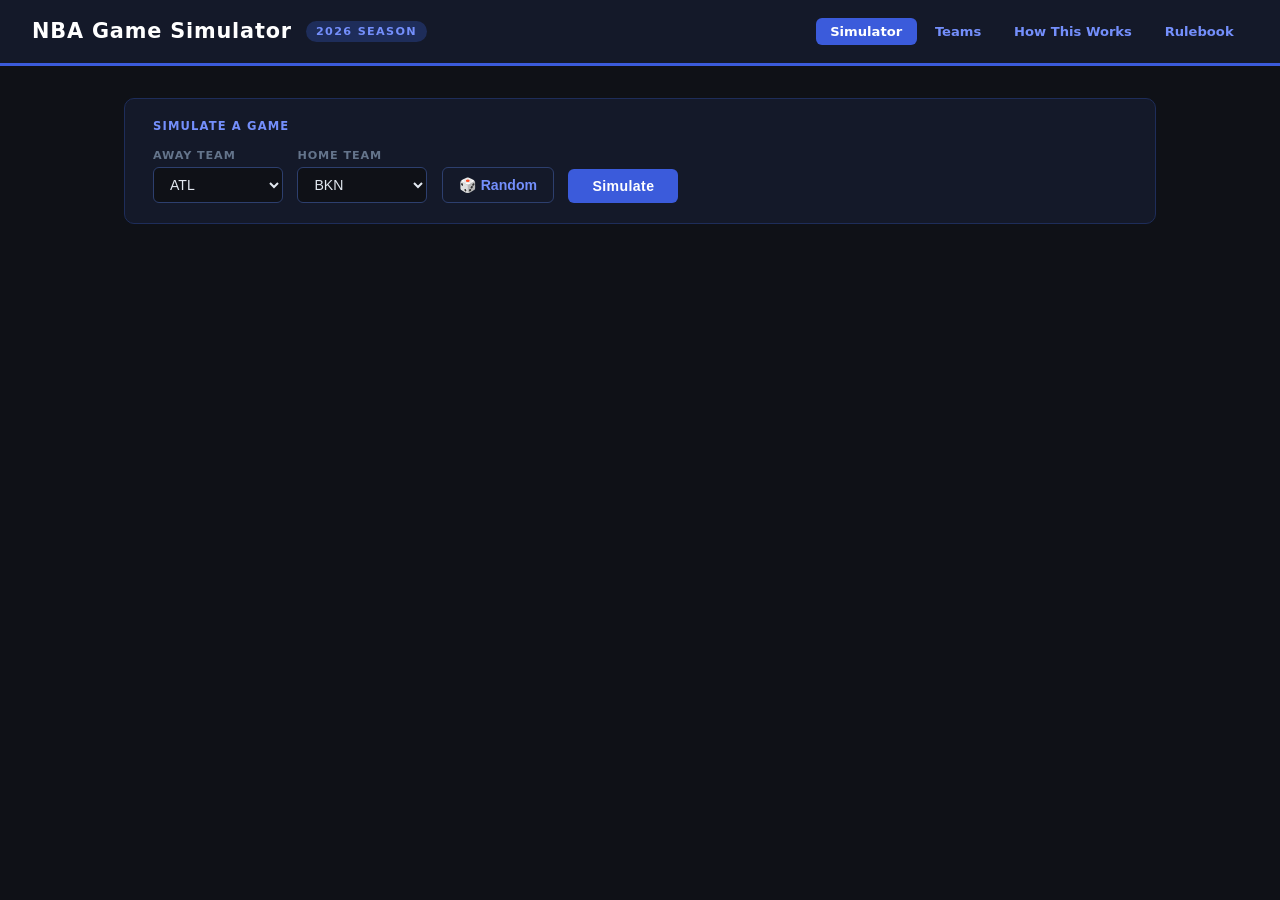
==== index.html @ 31b5f5f0 "Pin history summary position when opening a dropdown Records the summary's viewport offset before co" ====
<!DOCTYPE html>
<html lang="en">
<head>
  <meta charset="UTF-8">
  <meta name="viewport" content="width=device-width, initial-scale=1.0">
  <title>NBA Game Simulator</title>
  <link rel="stylesheet" href="common.css">
  <style>
    .container { max-width: 1080px; margin: 0 auto; padding: 2rem 1.5rem; }

    /* ── Form ─────────────────────────────── */
    .form-card {
      background: #141929; border: 1px solid #1e2d5a;
      border-radius: 10px; padding: 1.25rem 1.75rem; margin-bottom: 2rem;
    }
    .form-card h2 {
      font-size: 0.72rem; font-weight: 700; text-transform: uppercase;
      letter-spacing: 0.1em; color: #748ffc; margin-bottom: 1rem;
    }
    .form-row { display: flex; gap: 0.9rem; align-items: flex-end; flex-wrap: wrap; }
    .form-group { display: flex; flex-direction: column; gap: 0.3rem; }
    .form-group label {
      font-size: 0.7rem; font-weight: 600; text-transform: uppercase;
      letter-spacing: 0.08em; color: #64748b;
    }
    select {
      background: #0f1117; color: #e2e8f0;
      border: 1px solid #2d3f6e; border-radius: 6px;
      padding: 0.5rem 0.75rem; font-size: 0.88rem; min-width: 130px; cursor: pointer;
    }
    select:focus { outline: 2px solid #748ffc; outline-offset: 1px; }
    .btn {
      background: #3b5bdb; color: #fff; border: none; border-radius: 6px;
      padding: 0.55rem 1.5rem; font-size: 0.88rem; font-weight: 700;
      cursor: pointer; transition: background 0.15s; letter-spacing: 0.03em;
    }
    .btn:hover  { background: #4c6ef5; }
    .btn:active { background: #2f4ac0; }
    .btn:disabled { background: #2d3a5c; cursor: default; }
    .btn-secondary {
      background: none; color: #748ffc; border: 1px solid #2d3f6e; border-radius: 6px;
      padding: 0.55rem 1rem; font-size: 0.88rem; font-weight: 600;
      cursor: pointer; transition: background 0.15s, color 0.15s;
    }
    .btn-secondary:hover { background: #1e2d5a; color: #c5d0fc; }

    .error {
      color: #fca5a5; background: #2d1616; border: 1px solid #7f1d1d;
      border-radius: 6px; padding: 0.75rem 1rem; margin-top: 0.75rem; font-size: 0.88rem;
    }

    /* ── Scoreboard ───────────────────────── */
    .scoreboard {
      background: #141929; border: 1px solid #1e2d5a; border-radius: 10px;
      padding: 2rem 1.5rem 1.5rem; margin-bottom: 1.5rem; text-align: center;
    }
    .score-teams {
      display: flex; justify-content: center; align-items: center;
      gap: 2.5rem; margin-bottom: 0.5rem;
    }
    .score-team { display: flex; flex-direction: column; align-items: center; gap: 0.2rem; }
    .score-logo { width: 72px; height: 72px; object-fit: contain; margin-bottom: 0.25rem; }
    .team-abbr { font-size: 1.35rem; font-weight: 800; letter-spacing: 0.12em; color: #c5d0fc; }
    .team-score { font-size: 4.5rem; font-weight: 900; line-height: 1.05; color: #fff; }
    .team-score.winner { color: #69db7c; }
    .score-sep { font-size: 2.5rem; color: #2d3a5c; padding-top: 1rem; }
    .final-label {
      font-size: 0.7rem; font-weight: 700; text-transform: uppercase;
      letter-spacing: 0.12em; color: #64748b; margin-bottom: 1.5rem;
    }

    /* ── Linescore ────────────────────────── */
    .linescore-wrap { overflow-x: auto; }
    .linescore { width: 100%; border-collapse: collapse; font-size: 0.85rem; }
    .linescore th, .linescore td { padding: 0.45rem 0.8rem; text-align: center; border: 1px solid #1e2d5a; }
    .linescore th { background: #0f1117; color: #748ffc; font-size: 0.7rem; font-weight: 700; text-transform: uppercase; letter-spacing: 0.07em; }
    .linescore td:first-child { text-align: left; font-weight: 700; color: #fff; }
    .linescore .total { font-weight: 800; font-size: 1rem; color: #fff; }

    /* ── Section headings ─────────────────── */
    section { margin-bottom: 2.25rem; }
    section > h2 {
      font-size: 0.72rem; font-weight: 700; text-transform: uppercase;
      letter-spacing: 0.1em; color: #748ffc;
      margin-bottom: 0.75rem; padding-bottom: 0.4rem; border-bottom: 1px solid #1e2d5a;
    }

    /* ── Play-by-play ─────────────────────── */
    .pbp-list { display: flex; flex-direction: column; gap: 0.4rem; }
    details {
      background: #141929; border: 1px solid #1e2d5a;
      border-radius: 8px; overflow: hidden;
    }
    details[open] { border-color: #3b5bdb; }
    summary {
      padding: 0.7rem 1rem; cursor: pointer; font-weight: 700;
      font-size: 0.88rem; color: #c5d0fc; user-select: none;
      list-style: none; display: flex; justify-content: space-between; align-items: center;
    }
    summary::-webkit-details-marker { display: none; }
    summary::after { content: '▸'; color: #748ffc; font-size: 0.75rem; }
    details[open] summary::after { content: '▾'; }
    .play-count { color: #475569; font-size: 0.72rem; font-weight: 400; }
    .pbp-log {
      padding: 0.6rem 1rem 0.8rem; border-top: 1px solid #1e2d5a;
      font-family: 'Cascadia Code', 'Fira Code', 'Consolas', monospace;
      font-size: 0.76rem; line-height: 1.85; max-height: 400px; overflow-y: auto;
    }
    .pbp-log span { display: block; }
    .ev-make    { color: #69db7c; }
    .ev-miss    { color: #4b5e7a; }
    .ev-foul    { color: #ffa94d; }
    .ev-steal   { color: #4dabf7; }
    .ev-block   { color: #da77f2; }
    .ev-reb     { color: #38d9a9; }
    .ev-misc    { color: #748ffc; font-style: italic; }
    .ev-neutral { color: #94a3b8; }

    /* ── Box score ────────────────────────── */
    .box-team { margin-bottom: 1.75rem; }
    .box-team h3 {
      font-size: 0.8rem; font-weight: 800; text-transform: uppercase;
      letter-spacing: 0.1em; color: #c5d0fc; margin-bottom: 0.5rem;
    }
    .box-wrap { overflow-x: auto; border: 1px solid #1e2d5a; border-radius: 8px; }
    .box-table { width: 100%; border-collapse: collapse; font-size: 0.8rem; min-width: 680px; table-layout: fixed; }
    .box-table th:first-child, .box-table td:first-child { width: 26%; }
    .box-table th, .box-table td {
      padding: 0.45rem 0.7rem; text-align: center;
      border-bottom: 1px solid #1a2235; white-space: nowrap;
    }
    .box-table th {
      background: #0f1117; color: #748ffc; font-size: 0.68rem;
      font-weight: 700; text-transform: uppercase; letter-spacing: 0.06em;
    }
    .box-table td:first-child { text-align: left; color: #e2e8f0; padding-left: 1rem; }
    .box-table tbody tr:hover td { background: #172035; }
    .box-table .totals-row td {
      background: #111827; border-top: 2px solid #3b5bdb;
      border-bottom: none; font-weight: 700; color: #fff;
    }
    .box-table .totals-row td:first-child { color: #748ffc; }
    .pos-tag { color: #475569; font-size: 0.68rem; margin-left: 0.3rem; }
    .pm-pos { color: #69db7c; font-weight: 700; }
    .pm-neg { color: #f87171; font-weight: 700; }

    /* ── Game history ────────────────────────────── */
    .history-section { margin-bottom: 1.5rem; }
    .history-header {
      display: flex; align-items: center; justify-content: space-between;
      margin-bottom: 0.5rem;
    }
    .history-label {
      font-size: 0.68rem; font-weight: 700; text-transform: uppercase;
      letter-spacing: 0.1em; color: #64748b;
    }
    .history-clear {
      background: none; border: none; color: #475569; font-size: 0.7rem;
      cursor: pointer; padding: 0; transition: color 0.15s;
    }
    .history-clear:hover { color: #94a3b8; }
    .history-list { display: flex; flex-direction: column; gap: 0.35rem; }
    .history-item {
      background: #141929; border: 1px solid #1e2d5a; border-radius: 6px; overflow: hidden;
    }
    .history-item[open] { border-color: #3b5bdb; }
    .history-item > summary {
      list-style: none; display: flex; align-items: center; gap: 0.6rem;
      padding: 0.45rem 0.85rem; font-size: 0.82rem; cursor: pointer; user-select: none;
    }
    .history-item > summary::-webkit-details-marker { display: none; }
    .history-item > summary::after { content: '▸'; color: #748ffc; font-size: 0.7rem; flex-shrink: 0; }
    .history-item[open] > summary::after { content: '▾'; }
    .history-team { display: flex; align-items: center; gap: 0.4rem; }
    .history-abbr { font-weight: 800; color: #64748b; letter-spacing: 0.05em; font-size: 0.78rem; }
    .history-score { font-weight: 900; color: #e2e8f0; font-size: 0.95rem; }
    .history-score.win { color: #69db7c; }
    .history-vs { color: #2d3a5c; font-weight: 700; font-size: 0.8rem; }
    .history-spacer { flex: 1; }
    .history-ot {
      font-size: 0.62rem; font-weight: 700; color: #748ffc;
      background: #1e2d5a; padding: 0.1rem 0.35rem; border-radius: 999px;
    }
    .history-time { color: #475569; font-size: 0.7rem; white-space: nowrap; }
    .history-detail { padding: 1rem 1.25rem 1.25rem; border-top: 1px solid #1e2d5a; }

    /* ── Game leaders ─────────────────────────────── */
    .leaders-table {
      width: 100%; border-collapse: collapse; font-size: 0.85rem;
      background: #141929; border: 1px solid #1e2d5a; border-radius: 8px;
      overflow: hidden;
    }
    .leaders-table th {
      background: #1e2d5a; color: #748ffc; font-size: 0.7rem; font-weight: 700;
      text-transform: uppercase; letter-spacing: 0.08em;
      padding: 0.55rem 1rem; text-align: left;
    }
    .leaders-table th:not(:first-child) { text-align: center; }
    .leaders-table td { padding: 0.6rem 1rem; color: #cbd5e1; border-top: 1px solid #1e2d5a; }
    .leaders-table td:not(:first-child) { text-align: center; font-weight: 700; color: #e2e8f0; }
    .leaders-table .team-row td:first-child { color: #748ffc; font-weight: 700; font-size: 0.75rem; text-transform: uppercase; letter-spacing: 0.06em; }
    .leaders-table .stat-leader { color: #c5d0fc; }
  </style>
</head>
<body>

<header>
  <div class="header-brand">
    <h1>NBA Game Simulator</h1>
    <span class="badge">2026 Season</span>
  </div>
  <nav class="header-nav">
    <a href="index.html" class="nav-link active">Simulator</a>
    <a href="teams.html" class="nav-link">Teams</a>
    <a href="how-it-works.html" class="nav-link">How This Works</a>
    <a href="rulebook.html" class="nav-link">Rulebook</a>
  </nav>
</header>

<div class="container">
  <div class="form-card">
    <h2>Simulate a Game</h2>
    <div class="form-row">
      <div class="form-group">
        <label for="t1">Away Team</label>
        <select id="t1"></select>
      </div>
      <div class="form-group">
        <label for="t2">Home Team</label>
        <select id="t2"></select>
      </div>
      <button class="btn-secondary" onclick="randomize()">🎲 Random</button>
      <button class="btn" id="simBtn" onclick="runSim()">Simulate</button>
    </div>
    <div id="errorMsg" class="error" style="display:none"></div>
  </div>
  <div id="historySection" class="history-section" style="display:none">
    <div class="history-header">
      <span class="history-label">Recent Games</span>
      <button class="history-clear" onclick="clearHistory()">Clear</button>
    </div>
    <div id="historyList" class="history-list"></div>
  </div>
</div>

<script>
'use strict';

// ── Globals ─────────────────────────────────────────────────────────
let teamsData = {};

// ── Utilities ────────────────────────────────────────────────────────
function rollD(sides, num = 1) {
  let t = 0;
  for (let i = 0; i < num; i++) t += Math.floor(Math.random() * sides) + 1;
  return t;
}

function esc(str) {
  return String(str)
    .replace(/&/g, '&amp;').replace(/</g, '&lt;')
    .replace(/>/g, '&gt;').replace(/"/g, '&quot;');
}

function periodLabel(q) { return q <= 4 ? `Q${q}` : `OT${q - 4}`; }

function espnLogo(abbr) {
  const map = { GSW:'gs', NOP:'no', NYK:'ny', SAS:'sa', UTA:'utah', WAS:'wsh' };
  return `https://a.espncdn.com/i/teamlogos/nba/500/${map[abbr] || abbr.toLowerCase()}.png`;
}

function logCss(line) {
  const lo = line.toLowerCase();
  if (lo.includes('makes') || lo.includes('and-1')) return 'ev-make';
  if (lo.includes('misses'))                         return 'ev-miss';
  if (lo.includes('steal'))                          return 'ev-steal';
  if (lo.includes('block'))                          return 'ev-block';
  if (lo.includes('foul') || lo.includes('free throw')) return 'ev-foul';
  if (lo.includes('rebound'))                        return 'ev-reb';
  if (lo.includes('sub:') || lo.includes('wins the')) return 'ev-misc';
  return 'ev-neutral';
}

// ── Player ───────────────────────────────────────────────────────────
class Player {
  constructor(name, t_2pt, t_3pt, t_def, t_reb) {
    this.name  = name;
    this.t_2pt = t_2pt; this.t_3pt = t_3pt;
    this.t_def = t_def; this.t_reb = t_reb;

    this.ovr = t_2pt + t_3pt + t_def + t_reb;
    this.pv  = t_reb - t_3pt + 0.01 * t_2pt + 0.0001 * t_def;
    this.off = t_2pt + t_3pt + 0.01 * this.ovr;
    this.ft_chance = Math.max(1, Math.min(90, Math.round(50 + t_2pt * 0.4 + t_3pt * 1.0)));

    // Per-game stats
    this.seconds_played = 0; this.points      = 0;
    this.fg_made        = 0; this.fg_attempted = 0;
    this.tpt_made       = 0; this.tpt_attempted = 0;
    this.ft_made        = 0; this.ft_attempted  = 0;
    this.rebounds = 0; this.assists = 0;
    this.steals   = 0; this.blocks  = 0;
    this.fouls    = 0; this.plus_minus = 0;

    // State
    this.on_court       = false;
    this.fouled_out     = false;
    this.positions_played = {1:0, 2:0, 3:0, 4:0, 5:0};
    this.current_position = null;
    this.team_ref         = null;
  }

  primaryPos() {
    const total = Object.values(this.positions_played).reduce((a, b) => a + b, 0);
    if (!total) return 'BN';
    let best = 1;
    for (let i = 2; i <= 5; i++)
      if (this.positions_played[i] > this.positions_played[best]) best = i;
    return ['PG','SG','SF','PF','C'][best - 1];
  }
}

// ── Team ─────────────────────────────────────────────────────────────
class Team {
  constructor(abbr, playerData) {
    this.abbr    = abbr;
    this.players = playerData.map(p => new Player(p.name, p.t_2pt, p.t_3pt, p.t_def, p.t_reb));
    this.score   = 0;
    this.court   = [];
    this.defensive_fouls_qtr  = 0;
    this.foul_in_last_2_mins  = false;
  }

  byPv() {
    const s = [...this.court].sort((a, b) => a.pv - b.pv);
    s.forEach((p, i) => p.current_position = i + 1);
    return s;
  }

  byOff() { return [...this.court].sort((a, b) => b.off - a.off); }
}

// ── Game ─────────────────────────────────────────────────────────────
class Game {
  constructor(t1, t2) {
    this.t1 = t1; this.t2 = t2;
    this.quarter = 0; this.clock = 0;
    this.possession = null; this.jumpball_winner = null;
    this.subs_waiting = false;
    this.t1_q_scores = []; this.t2_q_scores = [];
    this.t1_last = 0; this.t2_last = 0;
    this.logs = {};
  }

  fmt() {
    const m = Math.floor(this.clock / 60), s = this.clock % 60;
    return `${String(m).padStart(2,'0')}:${String(s).padStart(2,'0')}`;
  }

  log(msg) {
    const scored = msg.includes('makes') || msg.includes('scores');
    const tag = scored ? ` [${this.t1.abbr} ${this.t1.score} – ${this.t2.abbr} ${this.t2.score}]` : '';
    if (!this.logs[this.quarter]) this.logs[this.quarter] = [];
    this.logs[this.quarter].push(`${this.fmt()} ${msg}${tag}`.trim());
  }

  pm(scoringTeam, pts) {
    const other = scoringTeam === this.t1 ? this.t2 : this.t1;
    scoringTeam.court.forEach(p => p.plus_minus += pts);
    other.court.forEach(p => p.plus_minus -= pts);
  }

  // ── Lineup selection ─────────────────────────────────────────────
  startLineups() {
    for (const team of [this.t1, this.t2]) {
      team.court = [];
      team.players.forEach(p => p.on_court = false);

      for (let s = 0; s < 5; s++) {
        const bench = [...team.players]
          .filter(p => !p.on_court && !p.fouled_out)
          .sort((a, b) => b.ovr - a.ovr);
        if (!bench.length) break;

        const r = rollD(20);
        const idx = r <= 6  ? 0
          : r <= 11 ? Math.min(1, bench.length - 1)
          : r <= 15 ? Math.min(2, bench.length - 1)
          : r <= 18 ? Math.min(3, bench.length - 1)
          :           Math.min(4, bench.length - 1);

        bench[idx].on_court = true;
        team.court.push(bench[idx]);
      }
    }
  }

  // ── D20 threshold table ──────────────────────────────────────────
  thresh(roll, sz) {
    const t = sz >= 5 ? [6,11,15,18,20]
      : sz === 4 ? [8,14,18,20]
      : sz === 3 ? [9,16,20]
      : sz === 2 ? [13,20] : [20];
    for (let i = 0; i < t.length; i++) if (roll <= t[i]) return i;
    return t.length - 1;
  }

  // ── Substitutions ────────────────────────────────────────────────
  subs(ftShooter = null, forced = []) {
    for (const team of [this.t1, this.t2]) {
      const forcedTeam = forced.filter(p => team.players.includes(p) && p.on_court);
      if (!this.subs_waiting && !forcedTeam.length) continue;

      let n = (forcedTeam.length && !this.subs_waiting)
        ? 1
        : Math.min(5, this.thresh(rollD(20), 5) + 1);
      n = Math.max(n, forcedTeam.length);

      const courtPool  = [...team.court].sort((a, b) => a.ovr - b.ovr);
      const initBench  = team.players.filter(p => !p.on_court && !p.fouled_out);
      const maxSubs    = Math.min(n, courtPool.length, initBench.length);

      const outList = [], inList = [];

      for (let i = 0; i < maxSubs; i++) {
        let outP;
        if (i < forcedTeam.length) {
          outP = forcedTeam[i];
        } else {
          const validOut = courtPool.filter(p => !outList.includes(p) && p !== ftShooter);
          if (!validOut.length) break;
          outP = validOut[this.thresh(rollD(20), validOut.length)];
        }

        const validIn = [...team.players]
          .filter(p => !p.on_court && !p.fouled_out && !inList.includes(p))
          .sort((a, b) => b.ovr - a.ovr).slice(0, 5);
        if (!validIn.length) break;

        let idxIn = this.thresh(rollD(20), 5);
        idxIn = Math.min(idxIn, validIn.length - 1);

        outList.push(outP);
        inList.push(validIn[idxIn]);
      }

      for (let i = 0; i < outList.length; i++) {
        const op = outList[i], ip = inList[i];
        op.on_court = false;
        team.court = team.court.filter(p => p !== op);
        ip.on_court = true;
        team.court.push(ip);
        this.log(`SUB: ${ip.name} in for ${op.name}`);
      }
    }

    this.subs_waiting = false;
    this.t1.byPv();
    this.t2.byPv();
  }

  // ── Clock ────────────────────────────────────────────────────────
  tick(dice) {
    const t = rollD(6, dice);
    this.clock = Math.max(0, this.clock - t);
    for (const team of [this.t1, this.t2])
      for (const p of team.court) {
        p.seconds_played += t;
        if (p.current_position) p.positions_played[p.current_position] += t;
      }
    return this.clock > 0;
  }

  // ── Bonus check ──────────────────────────────────────────────────
  bonus(defTeam) {
    return defTeam.defensive_fouls_qtr >= 4
      || (this.clock <= 120 && defTeam.foul_in_last_2_mins);
  }

  // ── Foul recording ───────────────────────────────────────────────
  foulOn(player) {
    player.fouls++;
    const f = [];
    if (player.fouls >= 6) {
      player.fouled_out = true; f.push(player);
      this.log(`${player.name} fouled out!`);
    } else if (player.fouls >= this.quarter + 2) {
      f.push(player);
      this.log(`${player.name} is in foul trouble (${player.fouls} fouls) and must sub out.`);
    }
    return f;
  }

  // ── Free throws ──────────────────────────────────────────────────
  fts(shooter, n) {
    if (!n) return true;
    let madeLast = false;
    for (let i = 0; i < n; i++) {
      shooter.ft_attempted++;
      if (rollD(100) <= shooter.ft_chance) {
        shooter.points++; shooter.ft_made++;
        shooter.team_ref.score++;
        this.pm(shooter.team_ref, 1);
        this.log(`${shooter.name} makes free throw ${i+1}/${n}`);
        madeLast = (i === n - 1);
      } else {
        this.log(`${shooter.name} misses free throw ${i+1}/${n}`);
        if (i === n - 1) madeLast = false;
      }
    }
    return madeLast;
  }

  // ── Assist resolution ────────────────────────────────────────────
  assist(offPv, shooter) {
    const r = rollD(100);
    let idx = -1;
    if (r <= 24) idx = 0; else if (r <= 42) idx = 1;
    else if (r <= 54) idx = 2; else if (r <= 60) idx = 3;
    if (idx >= 0) {
      const mates = offPv.filter(p => p !== shooter);
      if (idx < mates.length) { mates[idx].assists++; return mates[idx]; }
    }
    return null;
  }

  // ── Rebound cycle ────────────────────────────────────────────────
  rebCycle(offTeam, defTeam, skipped) {
    const offPv = offTeam.byPv();
    const defPv = defTeam.byPv();
    let cycle = 1;

    while (this.clock > 0) {
      const order = [...defPv].reverse().concat([...offPv].reverse());
      let grabbed = false;

      for (const p of order) {
        if (cycle === 1 && p === skipped) continue;
        const rating = Math.max(1, p.t_reb) + (cycle === 1 && defPv.includes(p) ? 3 : 0);
        if (rollD(100) <= rating) {
          p.rebounds++;
          this.log(`${p.name} Rebound`);
          if (defPv.includes(p)) {
            this.possession = defTeam;
          } else {
            this.possession = offTeam;
            this.poss(2);
          }
          grabbed = true; break;
        }
      }

      if (grabbed) break;
      this.clock--; cycle++;
    }
  }

  // ── Possession ───────────────────────────────────────────────────
  poss(dice = 4) {
    if (this.clock <= 0) return;
    if (!this.tick(dice)) return;

    const off = this.possession;
    const def = off === this.t1 ? this.t2 : this.t1;
    off.court.forEach(p => p.team_ref = off);
    def.court.forEach(p => p.team_ref = def);

    let ev = rollD(6);
    const offPv = off.byPv();
    const defPv = def.byPv();

    // ── 1: Steal ──────────────────────────────────────────────────
    if (ev === 1) {
      let stolen = false;
      for (const d of defPv) {
        if (rollD(100) <= Math.max(1, d.t_def)) {
          d.steals++; this.log(`${d.name} Steal`);
          this.possession = def; stolen = true; break;
        }
      }
      if (stolen) return;
      ev = Math.floor(Math.random() * 4) + 3; // re-roll as 3-6
    }

    // ── 2: Foul ───────────────────────────────────────────────────
    if (ev === 2) {
      const foulType = rollD(10);
      const foulPos  = Math.floor((rollD(10) - 1) / 2);

      if (foulType === 1) {
        // Offensive foul
        const fouler = offPv[foulPos];
        const forced = this.foulOn(fouler);
        this.log(`${fouler.name} offensive foul`);
        if (this.bonus(off)) {
          const shooter = def.court[Math.floor(Math.random() * def.court.length)];
          this.subs(shooter, forced);
          if (!this.fts(shooter, 2)) this.rebCycle(def, off, shooter);
          else this.possession = off;
        } else {
          this.subs(null, forced);
          this.possession = def;
        }

      } else {
        // Defensive foul
        const fouler = defPv[foulPos];
        const forced = this.foulOn(fouler);
        def.defensive_fouls_qtr++;
        if (this.clock <= 120) def.foul_in_last_2_mins = true;

        if (foulType <= 6) {
          // Non-shooting defensive foul
          this.log(`${fouler.name} defensive foul`);
          if (this.bonus(def)) {
            const shooter = off.court[Math.floor(Math.random() * off.court.length)];
            this.subs(shooter, forced);
            if (!this.fts(shooter, 2)) this.rebCycle(off, def, shooter);
            else this.possession = def;
          } else {
            this.subs(null, forced);
            this.poss(2);
          }

        } else {
          // Shooting foul
          this.log(`${fouler.name} shooting foul`);
          const offOff   = off.byOff();
          const shooter  = offOff[this.thresh(rollD(20), 5)];
          const s2 = Math.max(1, shooter.t_2pt), s3 = Math.max(1, shooter.t_3pt);
          const ratio = Math.round((s2 * 3) / ((s2 * 3) + (s3 * 2)) * 100);
          let is2 = rollD(100) <= ratio;
          if (!is2 && rollD(6) <= 4) is2 = true;
          const pts = is2 ? 2 : 3;
          const defender = defPv[shooter.current_position - 1];
          const diff = (is2 ? shooter.t_2pt : shooter.t_3pt) - defender.t_def;
          const target = Math.round(diff * (is2 ? 2/3 : 0.5)) + (is2 ? 54 : 36);

          // Two rolls: both must pass for the basket to count (And-1)
          const m1 = rollD(100) <= target, m2 = rollD(100) <= target;
          if (m1 && m2) {
            shooter.fg_attempted++; shooter.fg_made++;
            if (!is2) { shooter.tpt_attempted++; shooter.tpt_made++; }
            shooter.points += pts; off.score += pts; this.pm(off, pts);
            const ast = this.assist(offPv, shooter);
            this.log(`${shooter.name} makes ${pts} (And-1!)${ast ? ` (${ast.name} Assist)` : ''}`);
            if (rollD(10) <= pts) this.subs_waiting = true;
            this.subs(shooter, forced);
            if (!this.fts(shooter, 1)) this.rebCycle(off, def, shooter);
            else this.possession = def;
          } else {
            this.log(`${shooter.name} misses ${pts} on foul`);
            this.subs(shooter, forced);
            if (!this.fts(shooter, pts)) this.rebCycle(off, def, shooter);
            else this.possession = def;
          }
        }
      }
      return;
    }

    // ── 3-6: Shot ─────────────────────────────────────────────────
    const offOff  = off.byOff();
    const shooter = offOff[this.thresh(rollD(20), 5)];
    const s2 = Math.max(1, shooter.t_2pt), s3 = Math.max(1, shooter.t_3pt);
    const ratio = Math.round((s2 * 3) / ((s2 * 3) + (s3 * 2)) * 100);
    const is2 = rollD(100) <= ratio;
    const pts = is2 ? 2 : 3;
    const defender = defPv[shooter.current_position - 1];
    const diff = (is2 ? shooter.t_2pt : shooter.t_3pt) - defender.t_def;
    const target = Math.round(diff * (is2 ? 2/3 : 0.5)) + (is2 ? 54 : 36);

    shooter.fg_attempted++;
    if (!is2) shooter.tpt_attempted++;

    if (rollD(100) <= target) {
      shooter.fg_made++;
      if (!is2) shooter.tpt_made++;
      shooter.points += pts; off.score += pts; this.pm(off, pts);
      const ast = this.assist(offPv, shooter);
      this.log(`${shooter.name} makes ${pts}${ast ? ` (${ast.name} Assist)` : ''}`);
      if (rollD(10) <= pts) this.subs_waiting = true;
      this.possession = def;
    } else {
      let blocked = false;
      if (rollD(100) <= Math.max(1, defender.t_def)) {
        if (rollD(6) <= defender.current_position + 1) {
          blocked = true; defender.blocks++;
          this.log(`${shooter.name} misses ${pts} (Blocked by ${defender.name}!)`);
        }
      }
      if (!blocked) this.log(`${shooter.name} misses ${pts}`);
      this.rebCycle(off, def, shooter);
    }
  }

  // ── Quarter ───────────────────────────────────────────────────────
  playQuarter(mins) {
    this.subs_waiting = false;
    this.clock = mins * 60;
    this.t1.defensive_fouls_qtr = 0; this.t2.defensive_fouls_qtr = 0;
    this.t1.foul_in_last_2_mins = false; this.t2.foul_in_last_2_mins = false;

    this.startLineups();
    this.t1.byPv(); this.t2.byPv(); // initialise current_position

    if (this.quarter === 1 || mins === 5) {
      const c1 = this.t1.byPv()[4], c2 = this.t2.byPv()[4];
      const r1 = Math.max(1, c1.t_reb), r2 = Math.max(1, c2.t_reb);
      if (rollD(r1 + r2) <= r1) {
        this.possession = this.t1;
        if (this.quarter === 1) this.jumpball_winner = this.t1;
        this.log(`${c1.name} wins the jumpball for ${this.t1.abbr}`);
      } else {
        this.possession = this.t2;
        if (this.quarter === 1) this.jumpball_winner = this.t2;
        this.log(`${c2.name} wins the jumpball for ${this.t2.abbr}`);
      }
    } else if (this.quarter === 2 || this.quarter === 3) {
      this.possession = this.jumpball_winner === this.t1 ? this.t2 : this.t1;
    } else {
      this.possession = this.jumpball_winner;
    }

    while (this.clock > 0) this.poss();

    this.t1_q_scores.push(this.t1.score - this.t1_last);
    this.t2_q_scores.push(this.t2.score - this.t2_last);
    this.t1_last = this.t1.score;
    this.t2_last = this.t2.score;
  }

  // ── Full game ─────────────────────────────────────────────────────
  run() {
    for (let q = 1; q <= 4; q++) { this.quarter = q; this.playQuarter(12); }
    let ot = 1;
    while (this.t1.score === this.t2.score) {
      this.quarter = 4 + ot; this.playQuarter(5); ot++;
    }
  }
}

// ── Rendering ────────────────────────────────────────────────────────
function boxTable(team) {
  const rows = [...team.players]
    .filter(p => p.seconds_played > 0)
    .sort((a, b) => b.seconds_played - a.seconds_played);

  let tMin=0,tPts=0,tFgm=0,tFga=0,t3m=0,t3a=0,tFtm=0,tFta=0,
      tReb=0,tAst=0,tStl=0,tBlk=0,tPf=0,tPm=0;

  const playerRows = rows.map(p => {
    const mp = Math.round(p.seconds_played / 60);
    const pm = p.plus_minus > 0 ? `+${p.plus_minus}` : `${p.plus_minus}`;
    const pmCls = p.plus_minus > 0 ? 'pm-pos' : (p.plus_minus < 0 ? 'pm-neg' : '');
    tMin+=mp; tPts+=p.points; tFgm+=p.fg_made; tFga+=p.fg_attempted;
    t3m+=p.tpt_made; t3a+=p.tpt_attempted; tFtm+=p.ft_made; tFta+=p.ft_attempted;
    tReb+=p.rebounds; tAst+=p.assists; tStl+=p.steals;
    tBlk+=p.blocks; tPf+=p.fouls; tPm+=p.plus_minus;
    return `<tr>
      <td>${esc(p.name)}<span class="pos-tag">(${typeof p.primaryPos === 'function' ? p.primaryPos() : p.pos})</span></td>
      <td>${mp}</td><td>${p.points}</td>
      <td>${p.fg_made}-${p.fg_attempted}</td>
      <td>${p.tpt_made}-${p.tpt_attempted}</td>
      <td>${p.ft_made}-${p.ft_attempted}</td>
      <td>${p.rebounds}</td><td>${p.assists}</td>
      <td>${p.steals}</td><td>${p.blocks}</td>
      <td>${p.fouls}</td>
      <td class="${pmCls}">${pm}</td>
    </tr>`;
  }).join('');

  const tPmStr = tPm > 0 ? `+${tPm}` : `${tPm}`;
  return `
  <div class="box-team">
    <h3>${esc(team.abbr)}</h3>
    <div class="box-wrap">
      <table class="box-table">
        <thead><tr>
          <th>Player</th><th>MIN</th><th>PTS</th><th>FG</th><th>3PT</th><th>FT</th>
          <th>REB</th><th>AST</th><th>STL</th><th>BLK</th><th>PF</th><th>+/-</th>
        </tr></thead>
        <tbody>
          ${playerRows}
          <tr class="totals-row">
            <td>TOTALS</td>
            <td>${tMin}</td><td>${tPts}</td>
            <td>${tFgm}-${tFga}</td><td>${t3m}-${t3a}</td><td>${tFtm}-${tFta}</td>
            <td>${tReb}</td><td>${tAst}</td><td>${tStl}</td><td>${tBlk}</td>
            <td>${tPf}</td><td>${tPmStr}</td>
          </tr>
        </tbody>
      </table>
    </div>
  </div>`;
}


// ── Game Leaders ──────────────────────────────────────────────────────

function gameLeaders(game) {
  function leaders(team) {
    const played = team.players.filter(p => p.seconds_played > 0);
    return {
      scorer:    [...played].sort((a, b) => b.points   - a.points)[0],
      rebounder: [...played].sort((a, b) => b.rebounds - a.rebounds)[0],
      playmaker: [...played].sort((a, b) => b.assists  - a.assists)[0],
    };
  }

  const l1 = leaders(game.t1), l2 = leaders(game.t2);

  const row = (label, p1, p2, stat) => `
    <tr>
      <td>${esc(label)}</td>
      <td class="stat-leader">${esc(p1.name)}</td>
      <td>${p1[stat]}</td>
      <td class="stat-leader">${esc(p2.name)}</td>
      <td>${p2[stat]}</td>
    </tr>`;

  return `
    <table class="leaders-table">
      <thead><tr>
        <th></th>
        <th colspan="2">${esc(game.t1.abbr)}</th>
        <th colspan="2">${esc(game.t2.abbr)}</th>
      </tr>
      <tr>
        <th>Category</th>
        <th>Player</th><th>Total</th>
        <th>Player</th><th>Total</th>
      </tr></thead>
      <tbody>
        ${row('Points',   l1.scorer,    l2.scorer,    'points')}
        ${row('Rebounds', l1.rebounder, l2.rebounder, 'rebounds')}
        ${row('Assists',  l1.playmaker, l2.playmaker, 'assists')}
      </tbody>
    </table>`;
}

// ── Game History ─────────────────────────────────────────────────────
const HISTORY_KEY = 'nba_sim_history';
const HISTORY_MAX = 10;

function timeAgo(ts) {
  const diff = Date.now() - ts;
  const mins = Math.floor(diff / 60000);
  if (mins < 1)  return 'just now';
  if (mins < 60) return `${mins}m ago`;
  const hrs = Math.floor(mins / 60);
  if (hrs < 24)  return `${hrs}h ago`;
  return `${Math.floor(hrs / 24)}d ago`;
}

function loadHistory() {
  try { return JSON.parse(localStorage.getItem(HISTORY_KEY) || '[]'); }
  catch { return []; }
}

function serializePlayers(players) {
  return players.map(p => ({
    name: p.name,
    pos:  typeof p.primaryPos === 'function' ? p.primaryPos() : (p.pos || ''),
    seconds_played: p.seconds_played,
    points: p.points, fg_made: p.fg_made, fg_attempted: p.fg_attempted,
    tpt_made: p.tpt_made, tpt_attempted: p.tpt_attempted,
    ft_made: p.ft_made, ft_attempted: p.ft_attempted,
    rebounds: p.rebounds, assists: p.assists, steals: p.steals,
    blocks: p.blocks, fouls: p.fouls, plus_minus: p.plus_minus,
  }));
}

function saveToHistory(game) {
  const entry = {
    t1: game.t1.abbr, t2: game.t2.abbr,
    t1Score: game.t1.score, t2Score: game.t2.score,
    t1QScores: game.t1_q_scores, t2QScores: game.t2_q_scores,
    t1Players: serializePlayers(game.t1.players),
    t2Players: serializePlayers(game.t2.players),
    logs: game.logs,
    ot: game.t1_q_scores.length > 4,
    otCount: Math.max(0, game.t1_q_scores.length - 4),
    ts: Date.now(),
  };
  const history = [entry, ...loadHistory()].slice(0, HISTORY_MAX);
  localStorage.setItem(HISTORY_KEY, JSON.stringify(history));
}

function renderHistoryEntry(e) {
  const mockGame = {
    t1: { abbr: e.t1, score: e.t1Score, players: e.t1Players },
    t2: { abbr: e.t2, score: e.t2Score, players: e.t2Players },
    t1_q_scores: e.t1QScores, t2_q_scores: e.t2QScores,
    logs: e.logs,
  };

  const t1w = e.t1Score > e.t2Score;
  const n = e.t1QScores.length;
  const otLabel = n > 4 ? ` / ${n - 4}OT` : '';

  let lsHead = '<tr><th>Team</th>';
  for (let i = 0; i < n; i++) lsHead += `<th>${periodLabel(i + 1)}</th>`;
  lsHead += '<th>T</th></tr>';
  const lsRow = (abbr, scores, total) => {
    let r = `<tr><td>${esc(abbr)}</td>`;
    scores.forEach(s => r += `<td>${s}</td>`);
    return r + `<td class="total">${total}</td></tr>`;
  };

  const quarters = Object.keys(e.logs).map(Number).sort((a, b) => a - b);
  const pbp = quarters.map(q => {
    const lines = e.logs[q];
    const body  = lines.map(l => `<span class="${logCss(l)}">${esc(l)}</span>`).join('');
    return `<details>
      <summary>${periodLabel(q)} <span class="play-count">${lines.length} plays</span></summary>
      <div class="pbp-log">${body}</div>
    </details>`;
  }).join('');

  return `
    <div class="scoreboard">
      <div class="score-teams">
        <div class="score-team">
          <img class="score-logo" src="${espnLogo(e.t1)}" alt="${esc(e.t1)}">
          <div class="team-abbr">${esc(e.t1)}</div>
          <div class="team-score${t1w ? ' winner' : ''}">${e.t1Score}</div>
        </div>
        <div class="score-sep">–</div>
        <div class="score-team">
          <img class="score-logo" src="${espnLogo(e.t2)}" alt="${esc(e.t2)}">
          <div class="team-abbr">${esc(e.t2)}</div>
          <div class="team-score${!t1w ? ' winner' : ''}">${e.t2Score}</div>
        </div>
      </div>
      <div class="final-label">Final${otLabel}</div>
      <div class="linescore-wrap" style="margin-top:1.25rem;">
        <table class="linescore"><thead>${lsHead}</thead><tbody>
          ${lsRow(e.t1, e.t1QScores, e.t1Score)}
          ${lsRow(e.t2, e.t2QScores, e.t2Score)}
        </tbody></table>
      </div>
    </div>
    <section>
      <h2>Game Leaders</h2>
      ${gameLeaders(mockGame)}
    </section>
    <section>
      <h2>Play-by-Play</h2>
      <div class="pbp-list">${pbp}</div>
    </section>
    <section>
      <h2>Box Score</h2>
      ${[mockGame.t1, mockGame.t2].map(boxTable).join('')}
    </section>`;
}

function accordionHistory(el) {
  if (!el.open) return;
  const summary = el.querySelector('summary');
  const summaryTop = summary.getBoundingClientRect().top;

  // Lazy-render content the first time this entry is opened
  const detail = el.querySelector('.history-detail');
  if (!detail.dataset.rendered) {
    const idx = parseInt(el.dataset.index, 10);
    detail.innerHTML = renderHistoryEntry(loadHistory()[idx]);
    detail.dataset.rendered = '1';
  }
  document.querySelectorAll('#historyList > details[open]').forEach(d => {
    if (d !== el) d.open = false;
  });

  // After layout settles, scroll so the summary stays at the same viewport position
  requestAnimationFrame(() => {
    const delta = summary.getBoundingClientRect().top - summaryTop;
    if (Math.abs(delta) > 1) window.scrollBy({ top: delta, behavior: 'instant' });
  });
}

function renderHistory() {
  const history = loadHistory();
  const section = document.getElementById('historySection');
  if (!history.length) { section.style.display = 'none'; return; }
  section.style.display = '';
  document.getElementById('historyList').innerHTML = history.map((e, i) => {
    const t1win  = e.t1Score > e.t2Score;
    const otBadge = e.ot
      ? `<span class="history-ot">${e.otCount > 1 ? e.otCount + 'OT' : 'OT'}</span>` : '';
    return `<details class="history-item" data-index="${i}" ontoggle="accordionHistory(this)">
      <summary>
        <div class="history-team">
          <span class="history-abbr">${esc(e.t1)}</span>
          <span class="history-score${t1win ? ' win' : ''}">${e.t1Score}</span>
        </div>
        <span class="history-vs">–</span>
        <div class="history-team">
          <span class="history-score${!t1win ? ' win' : ''}">${e.t2Score}</span>
          <span class="history-abbr">${esc(e.t2)}</span>
        </div>
        ${otBadge}
        <span class="history-spacer"></span>
        <span class="history-time">${timeAgo(e.ts)}</span>
      </summary>
      <div class="history-detail"></div>
    </details>`;
  }).join('');
}

function clearHistory() {
  localStorage.removeItem(HISTORY_KEY);
  renderHistory();
}

// ── UI ───────────────────────────────────────────────────────────────
function showError(msg) {
  const el = document.getElementById('errorMsg');
  el.textContent = msg;
  el.style.display = msg ? '' : 'none';
}

function randomize() {
  const abbrs = Object.keys(teamsData);
  if (abbrs.length < 2) return;
  const i = Math.floor(Math.random() * abbrs.length);
  let j;
  do { j = Math.floor(Math.random() * abbrs.length); } while (j === i);
  document.getElementById('t1').value = abbrs[i];
  document.getElementById('t2').value = abbrs[j];
}

function runSim() {
  showError('');
  const t1 = document.getElementById('t1').value;
  const t2 = document.getElementById('t2').value;
  if (t1 === t2) { showError('Please select two different teams.'); return; }

  const btn = document.getElementById('simBtn');
  btn.textContent = 'Simulating…'; btn.disabled = true;

  // defer one tick so the browser can paint the button state first
  setTimeout(() => {
    const game = new Game(new Team(t1, teamsData[t1]), new Team(t2, teamsData[t2]));
    game.run();
    saveToHistory(game);
    renderHistory();
    const firstEntry = document.querySelector('#historyList > details');
    if (firstEntry) firstEntry.open = true;
    btn.textContent = 'Simulate'; btn.disabled = false;
  }, 20);
}

// ── Boot ─────────────────────────────────────────────────────────────
renderHistory();
fetch('nba_rosters26_v3.json')
  .then(r => r.json())
  .then(data => {
    teamsData = data;
    const abbrs = Object.keys(data).sort();
    ['t1','t2'].forEach((id, i) => {
      const sel = document.getElementById(id);
      abbrs.forEach(abbr => {
        const opt = document.createElement('option');
        opt.value = opt.textContent = abbr;
        if (abbr === abbrs[i]) opt.selected = true;
        sel.appendChild(opt);
      });
    });
  })
  .catch(() => showError('Could not load nba_rosters26_v3.json. Make sure it is in the same folder as this page.'));
</script>
</body>
</html>
---- common.css ----
*, *::before, *::after { box-sizing: border-box; margin: 0; padding: 0; }

body {
  font-family: 'Segoe UI', system-ui, sans-serif;
  background: #0f1117;
  color: #e2e8f0;
  min-height: 100vh;
}

header {
  background: #141929;
  border-bottom: 3px solid #3b5bdb;
  padding: 1.1rem 2rem;
  display: flex;
  align-items: center;
  justify-content: space-between;
  gap: 0.9rem;
}
.header-brand { display: flex; align-items: center; gap: 0.9rem; }
header h1 { font-size: 1.3rem; font-weight: 800; letter-spacing: 0.04em; color: #fff; }
.badge {
  font-size: 0.7rem; font-weight: 600; text-transform: uppercase;
  letter-spacing: 0.12em; color: #748ffc;
  background: #1e2d5a; padding: 0.25rem 0.6rem; border-radius: 999px;
}
.header-nav { display: flex; gap: 0.25rem; }
.nav-link {
  color: #748ffc; text-decoration: none;
  padding: 0.4rem 0.9rem; border-radius: 6px;
  font-size: 0.82rem; font-weight: 600;
  transition: background 0.15s, color 0.15s;
}
.nav-link:hover { background: #1e2d5a; color: #c5d0fc; }
.nav-link.active { background: #3b5bdb; color: #fff; }
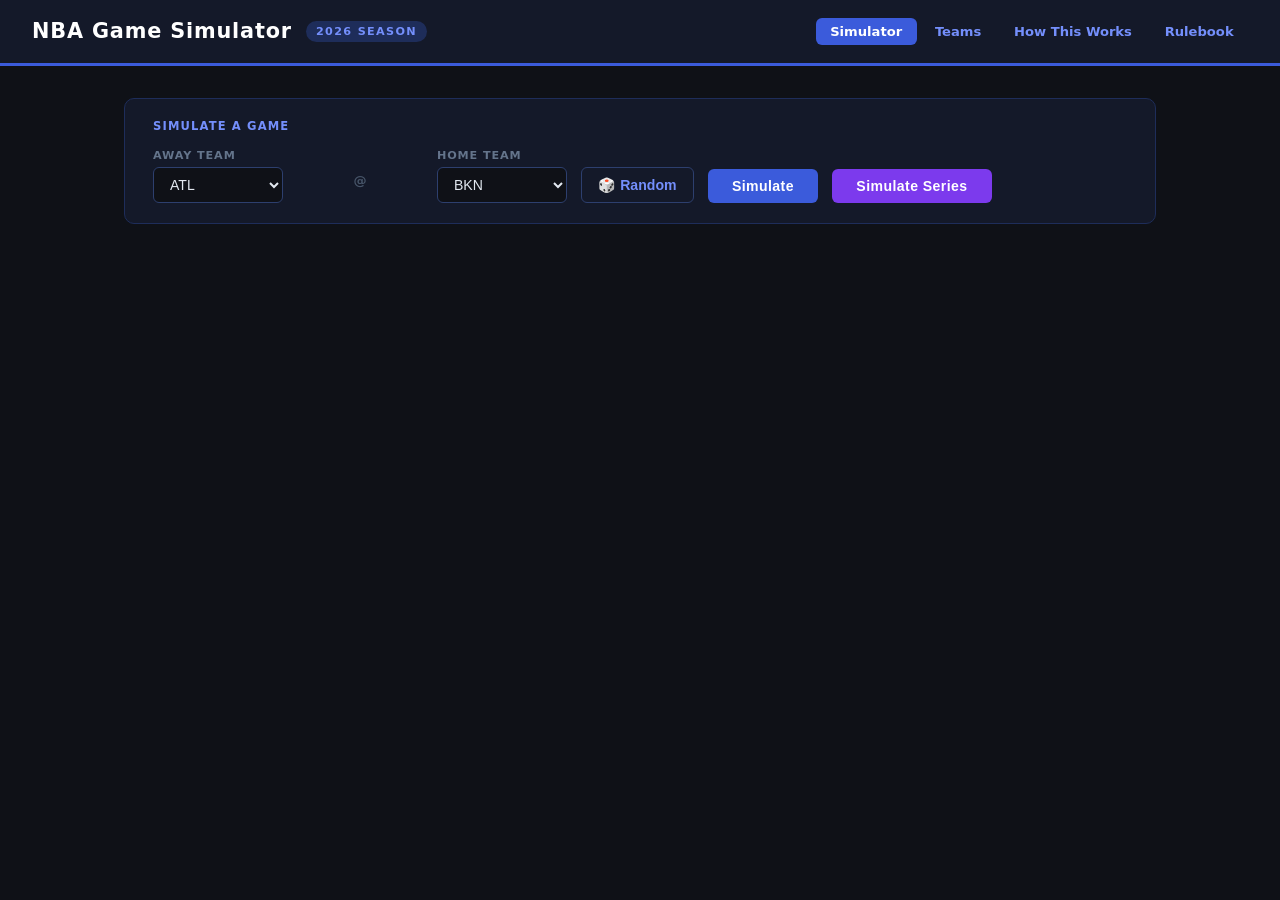
==== commit 25d2ec2b: "Add home court advantage, series mode, logo previews, stat highlights - Home team gets +1 to each ra" ====
--- a/index.html
+++ b/index.html
@@ -200,6 +200,53 @@
     .leaders-table td:not(:first-child) { text-align: center; font-weight: 700; color: #e2e8f0; }
     .leaders-table .team-row td:first-child { color: #748ffc; font-weight: 700; font-size: 0.75rem; text-transform: uppercase; letter-spacing: 0.06em; }
     .leaders-table .stat-leader { color: #c5d0fc; }
+
+    /* ── Form logo preview ──────────────────────────── */
+    .matchup-logos { display:flex; align-items:center; gap:0.5rem; padding:0 0.25rem; }
+    .preview-logo { width:44px; height:44px; object-fit:contain; flex-shrink:0; }
+    .preview-at { color:#475569; font-size:0.82rem; font-weight:700; }
+    .btn-series { background:#7c3aed; }
+    .btn-series:hover { background:#8b5cf6; }
+    .btn-series:active { background:#6d28d9; }
+    .btn-series:disabled { background:#2d1f4a; cursor:default; }
+
+    /* ── History row logos ──────────────────────────── */
+    .history-logo { width:22px; height:22px; object-fit:contain; flex-shrink:0; }
+
+    /* ── Stat highlight ─────────────────────────────── */
+    .stat-hi { color:#ffd43b; font-weight:800; }
+
+    /* ── Series section ─────────────────────────────── */
+    .series-section { margin-bottom:1.5rem; }
+    .series-banner {
+      background:#141929; border:1px solid #3b5bdb; border-radius:10px;
+      padding:1.1rem 1.5rem; margin-bottom:0.85rem;
+      display:flex; align-items:center; gap:1.25rem;
+    }
+    .series-logos { display:flex; align-items:center; gap:0.6rem; }
+    .series-logo { width:48px; height:48px; object-fit:contain; }
+    .series-logo-sep { color:#2d3a5c; font-weight:700; font-size:1rem; }
+    .series-title { font-size:1.05rem; font-weight:900; color:#fff; }
+    .series-sub { font-size:0.78rem; color:#64748b; margin-top:0.2rem; }
+    .series-table {
+      width:100%; border-collapse:collapse; font-size:0.83rem;
+      border:1px solid #1e2d5a; border-radius:8px; overflow:hidden;
+    }
+    .series-table th, .series-table td {
+      padding:0.5rem 0.9rem; text-align:left; border-bottom:1px solid #1a2235;
+    }
+    .series-table th {
+      background:#0f1117; color:#748ffc; font-size:0.7rem;
+      font-weight:700; text-transform:uppercase; letter-spacing:0.07em;
+    }
+    .series-table td { color:#cbd5e1; }
+    .series-table tr:last-child td { border-bottom:none; }
+    .series-table tr:hover td { background:#172035; }
+    .series-table .gw { color:#69db7c; font-weight:700; }
+    .series-table .ot-tag {
+      font-size:0.62rem; color:#748ffc; background:#1e2d5a;
+      padding:0.1rem 0.3rem; border-radius:999px; margin-left:0.35rem;
+    }
   </style>
 </head>
 <body>
@@ -223,16 +270,28 @@
     <div class="form-row">
       <div class="form-group">
         <label for="t1">Away Team</label>
-        <select id="t1"></select>
+        <select id="t1" onchange="updateLogoPreview()"></select>
+      </div>
+      <div class="matchup-logos" id="matchupLogos" style="display:none">
+        <img id="logo1" class="preview-logo" src="" alt="" onerror="this.style.visibility='hidden'">
+        <span class="preview-at">@</span>
+        <img id="logo2" class="preview-logo" src="" alt="" onerror="this.style.visibility='hidden'">
       </div>
       <div class="form-group">
         <label for="t2">Home Team</label>
-        <select id="t2"></select>
+        <select id="t2" onchange="updateLogoPreview()"></select>
       </div>
       <button class="btn-secondary" onclick="randomize()">🎲 Random</button>
       <button class="btn" id="simBtn" onclick="runSim()">Simulate</button>
+      <button class="btn btn-series" id="seriesBtn" onclick="runSeries()">Simulate Series</button>
     </div>
     <div id="errorMsg" class="error" style="display:none"></div>
+  </div>
+  <div id="seriesSection" class="series-section" style="display:none">
+    <div class="history-header">
+      <span class="history-label">Series Result</span>
+    </div>
+    <div id="seriesContent"></div>
   </div>
   <div id="historySection" class="history-section" style="display:none">
     <div class="history-header">
@@ -267,6 +326,16 @@
 function espnLogo(abbr) {
   const map = { GSW:'gs', NOP:'no', NYK:'ny', SAS:'sa', UTA:'utah', WAS:'wsh' };
   return `https://a.espncdn.com/i/teamlogos/nba/500/${map[abbr] || abbr.toLowerCase()}.png`;
+}
+
+function applyHomeBonus(team) {
+  team.players.forEach(p => {
+    p.t_2pt += 1; p.t_3pt += 1; p.t_def += 1; p.t_reb += 1;
+    p.ovr = p.t_2pt + p.t_3pt + p.t_def + p.t_reb;
+    p.pv  = p.t_reb - p.t_3pt + 0.01 * p.t_2pt + 0.0001 * p.t_def;
+    p.off = p.t_2pt + p.t_3pt + 0.01 * p.ovr;
+    p.ft_chance = Math.max(1, Math.min(90, Math.round(50 + p.t_2pt * 0.4 + p.t_3pt * 1.0)));
+  });
 }
 
 function logCss(line) {
@@ -746,6 +815,15 @@
     .filter(p => p.seconds_played > 0)
     .sort((a, b) => b.seconds_played - a.seconds_played);
 
+  const hi = {
+    pts: Math.max(...rows.map(p => p.points)),
+    reb: Math.max(...rows.map(p => p.rebounds)),
+    ast: Math.max(...rows.map(p => p.assists)),
+    stl: Math.max(...rows.map(p => p.steals)),
+    blk: Math.max(...rows.map(p => p.blocks)),
+  };
+  const hc = (val, key) => val > 0 && val === hi[key] ? ' class="stat-hi"' : '';
+
   let tMin=0,tPts=0,tFgm=0,tFga=0,t3m=0,t3a=0,tFtm=0,tFta=0,
       tReb=0,tAst=0,tStl=0,tBlk=0,tPf=0,tPm=0;
 
@@ -759,12 +837,12 @@
     tBlk+=p.blocks; tPf+=p.fouls; tPm+=p.plus_minus;
     return `<tr>
       <td>${esc(p.name)}<span class="pos-tag">(${typeof p.primaryPos === 'function' ? p.primaryPos() : p.pos})</span></td>
-      <td>${mp}</td><td>${p.points}</td>
+      <td>${mp}</td><td${hc(p.points,'pts')}>${p.points}</td>
       <td>${p.fg_made}-${p.fg_attempted}</td>
       <td>${p.tpt_made}-${p.tpt_attempted}</td>
       <td>${p.ft_made}-${p.ft_attempted}</td>
-      <td>${p.rebounds}</td><td>${p.assists}</td>
-      <td>${p.steals}</td><td>${p.blocks}</td>
+      <td${hc(p.rebounds,'reb')}>${p.rebounds}</td><td${hc(p.assists,'ast')}>${p.assists}</td>
+      <td${hc(p.steals,'stl')}>${p.steals}</td><td${hc(p.blocks,'blk')}>${p.blocks}</td>
       <td>${p.fouls}</td>
       <td class="${pmCls}">${pm}</td>
     </tr>`;
@@ -922,13 +1000,13 @@
     <div class="scoreboard">
       <div class="score-teams">
         <div class="score-team">
-          <img class="score-logo" src="${espnLogo(e.t1)}" alt="${esc(e.t1)}">
+          <img class="score-logo" src="${espnLogo(e.t1)}" alt="${esc(e.t1)}" onerror="this.style.visibility='hidden'">
           <div class="team-abbr">${esc(e.t1)}</div>
           <div class="team-score${t1w ? ' winner' : ''}">${e.t1Score}</div>
         </div>
         <div class="score-sep">–</div>
         <div class="score-team">
-          <img class="score-logo" src="${espnLogo(e.t2)}" alt="${esc(e.t2)}">
+          <img class="score-logo" src="${espnLogo(e.t2)}" alt="${esc(e.t2)}" onerror="this.style.visibility='hidden'">
           <div class="team-abbr">${esc(e.t2)}</div>
           <div class="team-score${!t1w ? ' winner' : ''}">${e.t2Score}</div>
         </div>
@@ -990,6 +1068,7 @@
     return `<details class="history-item" data-index="${i}" ontoggle="accordionHistory(this)">
       <summary>
         <div class="history-team">
+          <img class="history-logo" src="${espnLogo(e.t1)}" alt="${esc(e.t1)}" onerror="this.style.visibility='hidden'">
           <span class="history-abbr">${esc(e.t1)}</span>
           <span class="history-score${t1win ? ' win' : ''}">${e.t1Score}</span>
         </div>
@@ -997,6 +1076,7 @@
         <div class="history-team">
           <span class="history-score${!t1win ? ' win' : ''}">${e.t2Score}</span>
           <span class="history-abbr">${esc(e.t2)}</span>
+          <img class="history-logo" src="${espnLogo(e.t2)}" alt="${esc(e.t2)}" onerror="this.style.visibility='hidden'">
         </div>
         ${otBadge}
         <span class="history-spacer"></span>
@@ -1019,6 +1099,17 @@
   el.style.display = msg ? '' : 'none';
 }
 
+function updateLogoPreview() {
+  const t1 = document.getElementById('t1').value;
+  const t2 = document.getElementById('t2').value;
+  if (!t1 || !t2) return;
+  const el1 = document.getElementById('logo1');
+  const el2 = document.getElementById('logo2');
+  el1.style.visibility = 'visible'; el1.src = espnLogo(t1); el1.alt = t1;
+  el2.style.visibility = 'visible'; el2.src = espnLogo(t2); el2.alt = t2;
+  document.getElementById('matchupLogos').style.display = 'flex';
+}
+
 function randomize() {
   const abbrs = Object.keys(teamsData);
   if (abbrs.length < 2) return;
@@ -1027,6 +1118,7 @@
   do { j = Math.floor(Math.random() * abbrs.length); } while (j === i);
   document.getElementById('t1').value = abbrs[i];
   document.getElementById('t2').value = abbrs[j];
+  updateLogoPreview();
 }
 
 function runSim() {
@@ -1036,19 +1128,112 @@
   if (t1 === t2) { showError('Please select two different teams.'); return; }
 
   const btn = document.getElementById('simBtn');
+  const seriesBtn = document.getElementById('seriesBtn');
   btn.textContent = 'Simulating…'; btn.disabled = true;
+  seriesBtn.disabled = true;
 
   // defer one tick so the browser can paint the button state first
   setTimeout(() => {
-    const game = new Game(new Team(t1, teamsData[t1]), new Team(t2, teamsData[t2]));
+    const homeTeam = new Team(t2, teamsData[t2]);
+    applyHomeBonus(homeTeam);
+    const game = new Game(new Team(t1, teamsData[t1]), homeTeam);
     game.run();
     saveToHistory(game);
     renderHistory();
     const firstEntry = document.querySelector('#historyList > details');
     if (firstEntry) firstEntry.open = true;
     btn.textContent = 'Simulate'; btn.disabled = false;
+    seriesBtn.disabled = false;
   }, 20);
 }
+
+function runSeries() {
+  showError('');
+  const t1Abbr = document.getElementById('t1').value;
+  const t2Abbr = document.getElementById('t2').value;
+  if (t1Abbr === t2Abbr) { showError('Please select two different teams.'); return; }
+
+  const simBtn    = document.getElementById('simBtn');
+  const seriesBtn = document.getElementById('seriesBtn');
+  seriesBtn.textContent = 'Simulating…'; seriesBtn.disabled = true;
+  simBtn.disabled = true;
+
+  setTimeout(() => {
+    // 2-2-1-1-1 home schedule: true = original home (t2Abbr) is home
+    const homeIsT2 = [true, true, false, false, true, false, true];
+    let t1Wins = 0, t2Wins = 0;
+    const games = [];
+
+    for (let i = 0; i < 7 && t1Wins < 4 && t2Wins < 4; i++) {
+      const isHomeT2  = homeIsT2[i];
+      const homeAbbr  = isHomeT2 ? t2Abbr : t1Abbr;
+      const awayAbbr  = isHomeT2 ? t1Abbr : t2Abbr;
+
+      const homeTeam = new Team(homeAbbr, teamsData[homeAbbr]);
+      applyHomeBonus(homeTeam);
+      const game = new Game(new Team(awayAbbr, teamsData[awayAbbr]), homeTeam);
+      game.run();
+
+      // game.t1 = away, game.t2 = home
+      const awayScore = game.t1.score, homeScore = game.t2.score;
+      const t1Score   = isHomeT2 ? awayScore : homeScore;
+      const t2Score   = isHomeT2 ? homeScore : awayScore;
+      if (t1Score > t2Score) t1Wins++; else t2Wins++;
+
+      games.push({
+        gameNum: i + 1,
+        homeAbbr, awayAbbr, homeScore, awayScore,
+        t1Wins, t2Wins,
+        ot: game.t1_q_scores.length > 4,
+      });
+    }
+
+    const winner = t1Wins > t2Wins ? t1Abbr : t2Abbr;
+    const winW = Math.max(t1Wins, t2Wins), winL = Math.min(t1Wins, t2Wins);
+
+    const gameRows = games.map(g => {
+      const awayWon = g.awayScore > g.homeScore;
+      const winAbbr = awayWon ? g.awayAbbr : g.homeAbbr;
+      const isFinal = g.t1Wins === 4 || g.t2Wins === 4;
+      const rec = g.t1Wins === g.t2Wins
+        ? `Tied ${g.t1Wins}-${g.t2Wins}`
+        : `${esc(g.t1Wins > g.t2Wins ? t1Abbr : t2Abbr)} ${isFinal ? 'wins' : 'leads'} ${Math.max(g.t1Wins,g.t2Wins)}-${Math.min(g.t1Wins,g.t2Wins)}`;
+      const otTag = g.ot ? '<span class="ot-tag">OT</span>' : '';
+      return `<tr>
+        <td>Game ${g.gameNum}</td>
+        <td>${esc(g.awayAbbr)} @ ${esc(g.homeAbbr)}</td>
+        <td><span${awayWon?' class="gw"':''}>${g.awayScore}</span> – <span${!awayWon?' class="gw"':''}>${g.homeScore}</span>${otTag}</td>
+        <td class="gw">${esc(winAbbr)}</td>
+        <td>${rec}</td>
+      </tr>`;
+    }).join('');
+
+    document.getElementById('seriesContent').innerHTML = `
+      <div class="series-banner">
+        <div class="series-logos">
+          <img class="series-logo" src="${espnLogo(t1Abbr)}" alt="${esc(t1Abbr)}" onerror="this.style.visibility='hidden'">
+          <span class="series-logo-sep">vs</span>
+          <img class="series-logo" src="${espnLogo(t2Abbr)}" alt="${esc(t2Abbr)}" onerror="this.style.visibility='hidden'">
+        </div>
+        <div>
+          <div class="series-title">${esc(winner)} wins the series ${winW}–${winL}</div>
+          <div class="series-sub">${esc(t1Abbr)} ${t1Wins} – ${t2Wins} ${esc(t2Abbr)}</div>
+        </div>
+      </div>
+      <table class="series-table">
+        <thead><tr><th>Game</th><th>Matchup</th><th>Score</th><th>Winner</th><th>Series</th></tr></thead>
+        <tbody>${gameRows}</tbody>
+      </table>`;
+
+    document.getElementById('seriesSection').style.display = '';
+    seriesBtn.textContent = 'Simulate Series'; seriesBtn.disabled = false;
+    simBtn.disabled = false;
+  }, 20);
+}
+
+document.addEventListener('keydown', e => {
+  if (e.key === 'Enter' && !document.getElementById('simBtn').disabled) runSim();
+});
 
 // ── Boot ─────────────────────────────────────────────────────────────
 renderHistory();
@@ -1066,6 +1251,7 @@
         sel.appendChild(opt);
       });
     });
+    updateLogoPreview();
   })
   .catch(() => showError('Could not load nba_rosters26_v3.json. Make sure it is in the same folder as this page.'));
 </script>
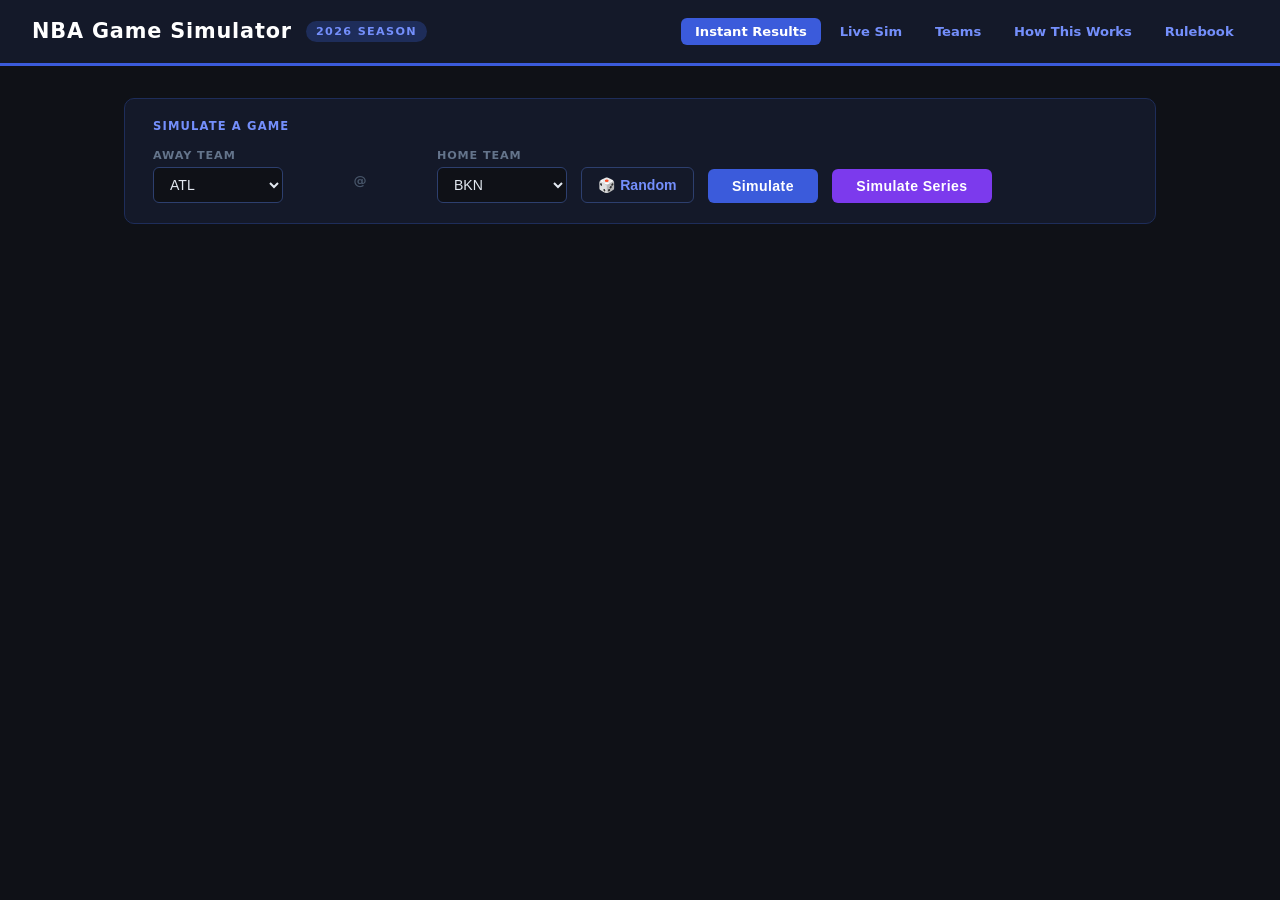
==== commit 1a9df5a5: "Add Live Sim page and rename Simulator nav to Instant Results - New live.html: speed-controlled even" ====
--- a/index.html
+++ b/index.html
@@ -247,6 +247,7 @@
       font-size:0.62rem; color:#748ffc; background:#1e2d5a;
       padding:0.1rem 0.3rem; border-radius:999px; margin-left:0.35rem;
     }
+    .series-stat { color:#475569; font-size:0.75rem; margin-left:0.25rem; }
   </style>
 </head>
 <body>
@@ -257,7 +258,8 @@
     <span class="badge">2026 Season</span>
   </div>
   <nav class="header-nav">
-    <a href="index.html" class="nav-link active">Simulator</a>
+    <a href="index.html" class="nav-link active">Instant Results</a>
+    <a href="live.html" class="nav-link">Live Sim</a>
     <a href="teams.html" class="nav-link">Teams</a>
     <a href="how-it-works.html" class="nav-link">How This Works</a>
     <a href="rulebook.html" class="nav-link">Rulebook</a>
@@ -290,6 +292,7 @@
   <div id="seriesSection" class="series-section" style="display:none">
     <div class="history-header">
       <span class="history-label">Series Result</span>
+      <button class="history-clear" onclick="clearSeries()">Clear</button>
     </div>
     <div id="seriesContent"></div>
   </div>
@@ -1092,6 +1095,11 @@
   renderHistory();
 }
 
+function clearSeries() {
+  document.getElementById('seriesSection').style.display = 'none';
+  document.getElementById('seriesContent').innerHTML = '';
+}
+
 // ── UI ───────────────────────────────────────────────────────────────
 function showError(msg) {
   const el = document.getElementById('errorMsg');
@@ -1180,12 +1188,17 @@
       const t2Score   = isHomeT2 ? homeScore : awayScore;
       if (t1Score > t2Score) t1Wins++; else t2Wins++;
 
+      const allPlayed = [...game.t1.players, ...game.t2.players].filter(p => p.seconds_played > 0);
       games.push({
         gameNum: i + 1,
         homeAbbr, awayAbbr, homeScore, awayScore,
         t1Wins, t2Wins,
         ot: game.t1_q_scores.length > 4,
+        scorer:    allPlayed.reduce((a,b) => b.points   > a.points   ? b : a),
+        rebounder: allPlayed.reduce((a,b) => b.rebounds > a.rebounds ? b : a),
+        playmaker: allPlayed.reduce((a,b) => b.assists  > a.assists  ? b : a),
       });
+      saveToHistory(game);
     }
 
     const winner = t1Wins > t2Wins ? t1Abbr : t2Abbr;
@@ -1205,6 +1218,9 @@
         <td><span${awayWon?' class="gw"':''}>${g.awayScore}</span> – <span${!awayWon?' class="gw"':''}>${g.homeScore}</span>${otTag}</td>
         <td class="gw">${esc(winAbbr)}</td>
         <td>${rec}</td>
+        <td>${esc(g.scorer.name)} <span class="series-stat">${g.scorer.points}pts</span></td>
+        <td>${esc(g.rebounder.name)} <span class="series-stat">${g.rebounder.rebounds}reb</span></td>
+        <td>${esc(g.playmaker.name)} <span class="series-stat">${g.playmaker.assists}ast</span></td>
       </tr>`;
     }).join('');
 
@@ -1221,10 +1237,13 @@
         </div>
       </div>
       <table class="series-table">
-        <thead><tr><th>Game</th><th>Matchup</th><th>Score</th><th>Winner</th><th>Series</th></tr></thead>
+        <thead><tr><th>Game</th><th>Matchup</th><th>Score</th><th>Winner</th><th>Series</th><th>Scorer</th><th>Rebounder</th><th>Assists</th></tr></thead>
         <tbody>${gameRows}</tbody>
       </table>`;
 
+    renderHistory();
+    const firstEntry = document.querySelector('#historyList > details');
+    if (firstEntry) firstEntry.open = true;
     document.getElementById('seriesSection').style.display = '';
     seriesBtn.textContent = 'Simulate Series'; seriesBtn.disabled = false;
     simBtn.disabled = false;
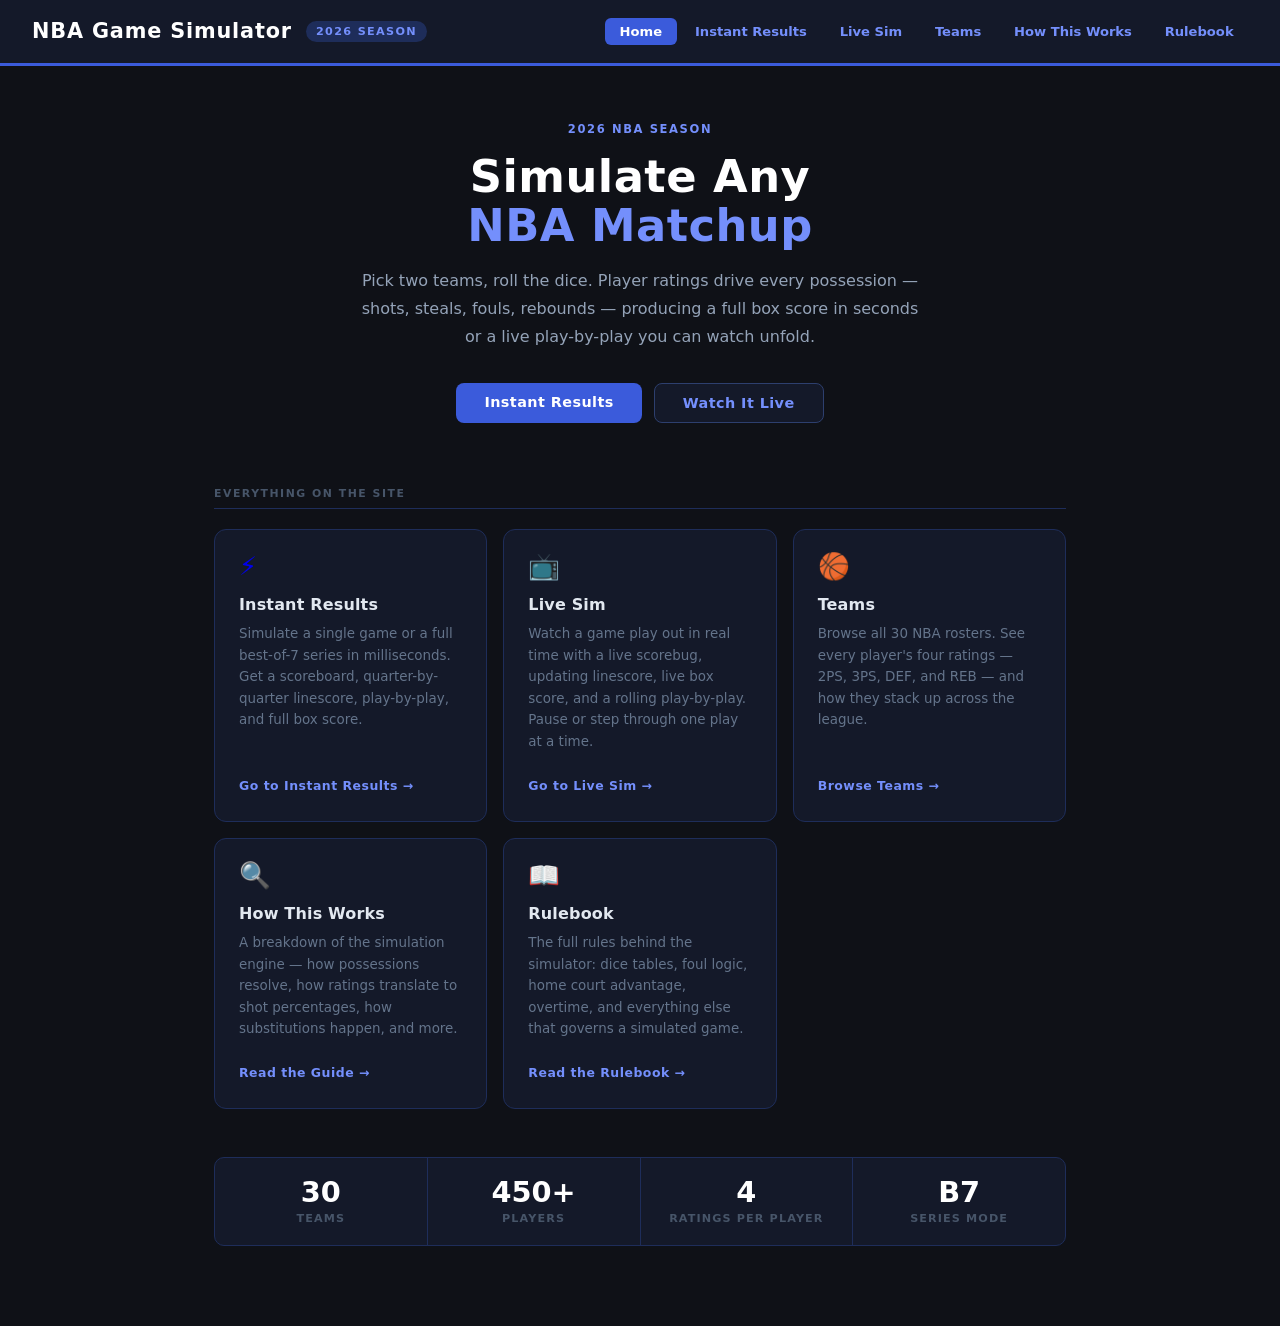
==== commit d800c7e1: "Add home page and move Instant Results to simulator.html - New index.html: landing page with hero, f" ====
--- a/index.html
+++ b/index.html
@@ -6,248 +6,110 @@
   <title>NBA Game Simulator</title>
   <link rel="stylesheet" href="common.css">
   <style>
-    .container { max-width: 1080px; margin: 0 auto; padding: 2rem 1.5rem; }
-
-    /* ── Form ─────────────────────────────── */
-    .form-card {
+    .container { max-width: 900px; margin: 0 auto; padding: 3.5rem 1.5rem 5rem; }
+
+    /* ── Hero ───────────────────────────────────────────── */
+    .hero {
+      text-align: center;
+      margin-bottom: 4rem;
+    }
+    .hero-eyebrow {
+      font-size: 0.72rem; font-weight: 700; text-transform: uppercase;
+      letter-spacing: 0.14em; color: #748ffc; margin-bottom: 1rem;
+    }
+    .hero-title {
+      font-size: 2.8rem; font-weight: 900; color: #fff;
+      line-height: 1.1; letter-spacing: 0.01em;
+      margin-bottom: 1rem;
+    }
+    .hero-title span { color: #748ffc; }
+    .hero-desc {
+      font-size: 1rem; color: #94a3b8; line-height: 1.75;
+      max-width: 560px; margin: 0 auto 2rem;
+    }
+    .hero-cta {
+      display: inline-flex; gap: 0.75rem; flex-wrap: wrap; justify-content: center;
+    }
+    .btn-hero {
+      display: inline-block; text-decoration: none;
+      padding: 0.7rem 1.75rem; border-radius: 8px;
+      font-size: 0.9rem; font-weight: 700; letter-spacing: 0.03em;
+      transition: background 0.15s, transform 0.1s;
+    }
+    .btn-hero:active { transform: scale(0.98); }
+    .btn-hero-primary {
+      background: #3b5bdb; color: #fff;
+    }
+    .btn-hero-primary:hover { background: #4c6ef5; }
+    .btn-hero-secondary {
+      background: #141929; color: #748ffc;
+      border: 1px solid #2d3f6e;
+    }
+    .btn-hero-secondary:hover { background: #1e2d5a; color: #c5d0fc; }
+
+    /* ── Section label ───────────────────────────────────── */
+    .section-label {
+      font-size: 0.68rem; font-weight: 700; text-transform: uppercase;
+      letter-spacing: 0.14em; color: #475569;
+      margin-bottom: 1.25rem; padding-bottom: 0.5rem;
+      border-bottom: 1px solid #1e2d5a;
+    }
+
+    /* ── Feature cards grid ─────────────────────────────── */
+    .cards {
+      display: grid;
+      grid-template-columns: repeat(auto-fill, minmax(260px, 1fr));
+      gap: 1rem;
+    }
+    .card {
       background: #141929; border: 1px solid #1e2d5a;
-      border-radius: 10px; padding: 1.25rem 1.75rem; margin-bottom: 2rem;
-    }
-    .form-card h2 {
-      font-size: 0.72rem; font-weight: 700; text-transform: uppercase;
-      letter-spacing: 0.1em; color: #748ffc; margin-bottom: 1rem;
-    }
-    .form-row { display: flex; gap: 0.9rem; align-items: flex-end; flex-wrap: wrap; }
-    .form-group { display: flex; flex-direction: column; gap: 0.3rem; }
-    .form-group label {
+      border-radius: 12px; padding: 1.5rem 1.5rem 1.75rem;
+      text-decoration: none; display: flex; flex-direction: column; gap: 0.6rem;
+      transition: border-color 0.15s, background 0.15s, transform 0.1s;
+      position: relative; overflow: hidden;
+    }
+    .card:hover {
+      border-color: #3b5bdb; background: #172035;
+      transform: translateY(-2px);
+    }
+    .card:active { transform: translateY(0); }
+
+    .card-icon {
+      font-size: 1.6rem; line-height: 1; margin-bottom: 0.35rem;
+    }
+    .card-title {
+      font-size: 1rem; font-weight: 800; color: #e2e8f0;
+      letter-spacing: 0.01em;
+    }
+    .card-desc {
+      font-size: 0.84rem; color: #64748b; line-height: 1.6;
+    }
+    .card-arrow {
+      margin-top: auto; padding-top: 1rem;
+      font-size: 0.78rem; font-weight: 700;
+      color: #748ffc; letter-spacing: 0.04em;
+    }
+    .card:hover .card-arrow { color: #c5d0fc; }
+
+    /* ── Stat strip ──────────────────────────────────────── */
+    .stat-strip {
+      display: flex; gap: 0; margin-top: 3rem;
+      background: #141929; border: 1px solid #1e2d5a; border-radius: 10px;
+      overflow: hidden;
+    }
+    .stat-item {
+      flex: 1; padding: 1.25rem 1rem; text-align: center;
+      border-right: 1px solid #1e2d5a;
+    }
+    .stat-item:last-child { border-right: none; }
+    .stat-num {
+      font-size: 1.8rem; font-weight: 900; color: #fff;
+      line-height: 1; margin-bottom: 0.3rem;
+    }
+    .stat-lbl {
       font-size: 0.7rem; font-weight: 600; text-transform: uppercase;
-      letter-spacing: 0.08em; color: #64748b;
-    }
-    select {
-      background: #0f1117; color: #e2e8f0;
-      border: 1px solid #2d3f6e; border-radius: 6px;
-      padding: 0.5rem 0.75rem; font-size: 0.88rem; min-width: 130px; cursor: pointer;
-    }
-    select:focus { outline: 2px solid #748ffc; outline-offset: 1px; }
-    .btn {
-      background: #3b5bdb; color: #fff; border: none; border-radius: 6px;
-      padding: 0.55rem 1.5rem; font-size: 0.88rem; font-weight: 700;
-      cursor: pointer; transition: background 0.15s; letter-spacing: 0.03em;
-    }
-    .btn:hover  { background: #4c6ef5; }
-    .btn:active { background: #2f4ac0; }
-    .btn:disabled { background: #2d3a5c; cursor: default; }
-    .btn-secondary {
-      background: none; color: #748ffc; border: 1px solid #2d3f6e; border-radius: 6px;
-      padding: 0.55rem 1rem; font-size: 0.88rem; font-weight: 600;
-      cursor: pointer; transition: background 0.15s, color 0.15s;
-    }
-    .btn-secondary:hover { background: #1e2d5a; color: #c5d0fc; }
-
-    .error {
-      color: #fca5a5; background: #2d1616; border: 1px solid #7f1d1d;
-      border-radius: 6px; padding: 0.75rem 1rem; margin-top: 0.75rem; font-size: 0.88rem;
-    }
-
-    /* ── Scoreboard ───────────────────────── */
-    .scoreboard {
-      background: #141929; border: 1px solid #1e2d5a; border-radius: 10px;
-      padding: 2rem 1.5rem 1.5rem; margin-bottom: 1.5rem; text-align: center;
-    }
-    .score-teams {
-      display: flex; justify-content: center; align-items: center;
-      gap: 2.5rem; margin-bottom: 0.5rem;
-    }
-    .score-team { display: flex; flex-direction: column; align-items: center; gap: 0.2rem; }
-    .score-logo { width: 72px; height: 72px; object-fit: contain; margin-bottom: 0.25rem; }
-    .team-abbr { font-size: 1.35rem; font-weight: 800; letter-spacing: 0.12em; color: #c5d0fc; }
-    .team-score { font-size: 4.5rem; font-weight: 900; line-height: 1.05; color: #fff; }
-    .team-score.winner { color: #69db7c; }
-    .score-sep { font-size: 2.5rem; color: #2d3a5c; padding-top: 1rem; }
-    .final-label {
-      font-size: 0.7rem; font-weight: 700; text-transform: uppercase;
-      letter-spacing: 0.12em; color: #64748b; margin-bottom: 1.5rem;
-    }
-
-    /* ── Linescore ────────────────────────── */
-    .linescore-wrap { overflow-x: auto; }
-    .linescore { width: 100%; border-collapse: collapse; font-size: 0.85rem; }
-    .linescore th, .linescore td { padding: 0.45rem 0.8rem; text-align: center; border: 1px solid #1e2d5a; }
-    .linescore th { background: #0f1117; color: #748ffc; font-size: 0.7rem; font-weight: 700; text-transform: uppercase; letter-spacing: 0.07em; }
-    .linescore td:first-child { text-align: left; font-weight: 700; color: #fff; }
-    .linescore .total { font-weight: 800; font-size: 1rem; color: #fff; }
-
-    /* ── Section headings ─────────────────── */
-    section { margin-bottom: 2.25rem; }
-    section > h2 {
-      font-size: 0.72rem; font-weight: 700; text-transform: uppercase;
-      letter-spacing: 0.1em; color: #748ffc;
-      margin-bottom: 0.75rem; padding-bottom: 0.4rem; border-bottom: 1px solid #1e2d5a;
-    }
-
-    /* ── Play-by-play ─────────────────────── */
-    .pbp-list { display: flex; flex-direction: column; gap: 0.4rem; }
-    details {
-      background: #141929; border: 1px solid #1e2d5a;
-      border-radius: 8px; overflow: hidden;
-    }
-    details[open] { border-color: #3b5bdb; }
-    summary {
-      padding: 0.7rem 1rem; cursor: pointer; font-weight: 700;
-      font-size: 0.88rem; color: #c5d0fc; user-select: none;
-      list-style: none; display: flex; justify-content: space-between; align-items: center;
-    }
-    summary::-webkit-details-marker { display: none; }
-    summary::after { content: '▸'; color: #748ffc; font-size: 0.75rem; }
-    details[open] summary::after { content: '▾'; }
-    .play-count { color: #475569; font-size: 0.72rem; font-weight: 400; }
-    .pbp-log {
-      padding: 0.6rem 1rem 0.8rem; border-top: 1px solid #1e2d5a;
-      font-family: 'Cascadia Code', 'Fira Code', 'Consolas', monospace;
-      font-size: 0.76rem; line-height: 1.85; max-height: 400px; overflow-y: auto;
-    }
-    .pbp-log span { display: block; }
-    .ev-make    { color: #69db7c; }
-    .ev-miss    { color: #4b5e7a; }
-    .ev-foul    { color: #ffa94d; }
-    .ev-steal   { color: #4dabf7; }
-    .ev-block   { color: #da77f2; }
-    .ev-reb     { color: #38d9a9; }
-    .ev-misc    { color: #748ffc; font-style: italic; }
-    .ev-neutral { color: #94a3b8; }
-
-    /* ── Box score ────────────────────────── */
-    .box-team { margin-bottom: 1.75rem; }
-    .box-team h3 {
-      font-size: 0.8rem; font-weight: 800; text-transform: uppercase;
-      letter-spacing: 0.1em; color: #c5d0fc; margin-bottom: 0.5rem;
-    }
-    .box-wrap { overflow-x: auto; border: 1px solid #1e2d5a; border-radius: 8px; }
-    .box-table { width: 100%; border-collapse: collapse; font-size: 0.8rem; min-width: 680px; table-layout: fixed; }
-    .box-table th:first-child, .box-table td:first-child { width: 26%; }
-    .box-table th, .box-table td {
-      padding: 0.45rem 0.7rem; text-align: center;
-      border-bottom: 1px solid #1a2235; white-space: nowrap;
-    }
-    .box-table th {
-      background: #0f1117; color: #748ffc; font-size: 0.68rem;
-      font-weight: 700; text-transform: uppercase; letter-spacing: 0.06em;
-    }
-    .box-table td:first-child { text-align: left; color: #e2e8f0; padding-left: 1rem; }
-    .box-table tbody tr:hover td { background: #172035; }
-    .box-table .totals-row td {
-      background: #111827; border-top: 2px solid #3b5bdb;
-      border-bottom: none; font-weight: 700; color: #fff;
-    }
-    .box-table .totals-row td:first-child { color: #748ffc; }
-    .pos-tag { color: #475569; font-size: 0.68rem; margin-left: 0.3rem; }
-    .pm-pos { color: #69db7c; font-weight: 700; }
-    .pm-neg { color: #f87171; font-weight: 700; }
-
-    /* ── Game history ────────────────────────────── */
-    .history-section { margin-bottom: 1.5rem; }
-    .history-header {
-      display: flex; align-items: center; justify-content: space-between;
-      margin-bottom: 0.5rem;
-    }
-    .history-label {
-      font-size: 0.68rem; font-weight: 700; text-transform: uppercase;
-      letter-spacing: 0.1em; color: #64748b;
-    }
-    .history-clear {
-      background: none; border: none; color: #475569; font-size: 0.7rem;
-      cursor: pointer; padding: 0; transition: color 0.15s;
-    }
-    .history-clear:hover { color: #94a3b8; }
-    .history-list { display: flex; flex-direction: column; gap: 0.35rem; }
-    .history-item {
-      background: #141929; border: 1px solid #1e2d5a; border-radius: 6px; overflow: hidden;
-    }
-    .history-item[open] { border-color: #3b5bdb; }
-    .history-item > summary {
-      list-style: none; display: flex; align-items: center; gap: 0.6rem;
-      padding: 0.45rem 0.85rem; font-size: 0.82rem; cursor: pointer; user-select: none;
-    }
-    .history-item > summary::-webkit-details-marker { display: none; }
-    .history-item > summary::after { content: '▸'; color: #748ffc; font-size: 0.7rem; flex-shrink: 0; }
-    .history-item[open] > summary::after { content: '▾'; }
-    .history-team { display: flex; align-items: center; gap: 0.4rem; }
-    .history-abbr { font-weight: 800; color: #64748b; letter-spacing: 0.05em; font-size: 0.78rem; }
-    .history-score { font-weight: 900; color: #e2e8f0; font-size: 0.95rem; }
-    .history-score.win { color: #69db7c; }
-    .history-vs { color: #2d3a5c; font-weight: 700; font-size: 0.8rem; }
-    .history-spacer { flex: 1; }
-    .history-ot {
-      font-size: 0.62rem; font-weight: 700; color: #748ffc;
-      background: #1e2d5a; padding: 0.1rem 0.35rem; border-radius: 999px;
-    }
-    .history-time { color: #475569; font-size: 0.7rem; white-space: nowrap; }
-    .history-detail { padding: 1rem 1.25rem 1.25rem; border-top: 1px solid #1e2d5a; }
-
-    /* ── Game leaders ─────────────────────────────── */
-    .leaders-table {
-      width: 100%; border-collapse: collapse; font-size: 0.85rem;
-      background: #141929; border: 1px solid #1e2d5a; border-radius: 8px;
-      overflow: hidden;
-    }
-    .leaders-table th {
-      background: #1e2d5a; color: #748ffc; font-size: 0.7rem; font-weight: 700;
-      text-transform: uppercase; letter-spacing: 0.08em;
-      padding: 0.55rem 1rem; text-align: left;
-    }
-    .leaders-table th:not(:first-child) { text-align: center; }
-    .leaders-table td { padding: 0.6rem 1rem; color: #cbd5e1; border-top: 1px solid #1e2d5a; }
-    .leaders-table td:not(:first-child) { text-align: center; font-weight: 700; color: #e2e8f0; }
-    .leaders-table .team-row td:first-child { color: #748ffc; font-weight: 700; font-size: 0.75rem; text-transform: uppercase; letter-spacing: 0.06em; }
-    .leaders-table .stat-leader { color: #c5d0fc; }
-
-    /* ── Form logo preview ──────────────────────────── */
-    .matchup-logos { display:flex; align-items:center; gap:0.5rem; padding:0 0.25rem; }
-    .preview-logo { width:44px; height:44px; object-fit:contain; flex-shrink:0; }
-    .preview-at { color:#475569; font-size:0.82rem; font-weight:700; }
-    .btn-series { background:#7c3aed; }
-    .btn-series:hover { background:#8b5cf6; }
-    .btn-series:active { background:#6d28d9; }
-    .btn-series:disabled { background:#2d1f4a; cursor:default; }
-
-    /* ── History row logos ──────────────────────────── */
-    .history-logo { width:22px; height:22px; object-fit:contain; flex-shrink:0; }
-
-    /* ── Stat highlight ─────────────────────────────── */
-    .stat-hi { color:#ffd43b; font-weight:800; }
-
-    /* ── Series section ─────────────────────────────── */
-    .series-section { margin-bottom:1.5rem; }
-    .series-banner {
-      background:#141929; border:1px solid #3b5bdb; border-radius:10px;
-      padding:1.1rem 1.5rem; margin-bottom:0.85rem;
-      display:flex; align-items:center; gap:1.25rem;
-    }
-    .series-logos { display:flex; align-items:center; gap:0.6rem; }
-    .series-logo { width:48px; height:48px; object-fit:contain; }
-    .series-logo-sep { color:#2d3a5c; font-weight:700; font-size:1rem; }
-    .series-title { font-size:1.05rem; font-weight:900; color:#fff; }
-    .series-sub { font-size:0.78rem; color:#64748b; margin-top:0.2rem; }
-    .series-table {
-      width:100%; border-collapse:collapse; font-size:0.83rem;
-      border:1px solid #1e2d5a; border-radius:8px; overflow:hidden;
-    }
-    .series-table th, .series-table td {
-      padding:0.5rem 0.9rem; text-align:left; border-bottom:1px solid #1a2235;
-    }
-    .series-table th {
-      background:#0f1117; color:#748ffc; font-size:0.7rem;
-      font-weight:700; text-transform:uppercase; letter-spacing:0.07em;
-    }
-    .series-table td { color:#cbd5e1; }
-    .series-table tr:last-child td { border-bottom:none; }
-    .series-table tr:hover td { background:#172035; }
-    .series-table .gw { color:#69db7c; font-weight:700; }
-    .series-table .ot-tag {
-      font-size:0.62rem; color:#748ffc; background:#1e2d5a;
-      padding:0.1rem 0.3rem; border-radius:999px; margin-left:0.35rem;
-    }
-    .series-stat { color:#475569; font-size:0.75rem; margin-left:0.25rem; }
+      letter-spacing: 0.1em; color: #475569;
+    }
   </style>
 </head>
 <body>
@@ -258,7 +120,8 @@
     <span class="badge">2026 Season</span>
   </div>
   <nav class="header-nav">
-    <a href="index.html" class="nav-link active">Instant Results</a>
+    <a href="index.html" class="nav-link active">Home</a>
+    <a href="simulator.html" class="nav-link">Instant Results</a>
     <a href="live.html" class="nav-link">Live Sim</a>
     <a href="teams.html" class="nav-link">Teams</a>
     <a href="how-it-works.html" class="nav-link">How This Works</a>
@@ -267,1012 +130,91 @@
 </header>
 
 <div class="container">
-  <div class="form-card">
-    <h2>Simulate a Game</h2>
-    <div class="form-row">
-      <div class="form-group">
-        <label for="t1">Away Team</label>
-        <select id="t1" onchange="updateLogoPreview()"></select>
-      </div>
-      <div class="matchup-logos" id="matchupLogos" style="display:none">
-        <img id="logo1" class="preview-logo" src="" alt="" onerror="this.style.visibility='hidden'">
-        <span class="preview-at">@</span>
-        <img id="logo2" class="preview-logo" src="" alt="" onerror="this.style.visibility='hidden'">
-      </div>
-      <div class="form-group">
-        <label for="t2">Home Team</label>
-        <select id="t2" onchange="updateLogoPreview()"></select>
-      </div>
-      <button class="btn-secondary" onclick="randomize()">🎲 Random</button>
-      <button class="btn" id="simBtn" onclick="runSim()">Simulate</button>
-      <button class="btn btn-series" id="seriesBtn" onclick="runSeries()">Simulate Series</button>
-    </div>
-    <div id="errorMsg" class="error" style="display:none"></div>
-  </div>
-  <div id="seriesSection" class="series-section" style="display:none">
-    <div class="history-header">
-      <span class="history-label">Series Result</span>
-      <button class="history-clear" onclick="clearSeries()">Clear</button>
-    </div>
-    <div id="seriesContent"></div>
-  </div>
-  <div id="historySection" class="history-section" style="display:none">
-    <div class="history-header">
-      <span class="history-label">Recent Games</span>
-      <button class="history-clear" onclick="clearHistory()">Clear</button>
-    </div>
-    <div id="historyList" class="history-list"></div>
-  </div>
+
+  <!-- ── Hero ──────────────────────────────────────────── -->
+  <div class="hero">
+    <div class="hero-eyebrow">2026 NBA Season</div>
+    <h1 class="hero-title">Simulate Any<br><span>NBA Matchup</span></h1>
+    <p class="hero-desc">
+      Pick two teams, roll the dice. Player ratings drive every possession — shots, steals, fouls, rebounds — producing a full box score in seconds or a live play-by-play you can watch unfold.
+    </p>
+    <div class="hero-cta">
+      <a href="simulator.html" class="btn-hero btn-hero-primary">Instant Results</a>
+      <a href="live.html" class="btn-hero btn-hero-secondary">Watch It Live</a>
+    </div>
+  </div>
+
+  <!-- ── Feature cards ─────────────────────────────────── -->
+  <div class="section-label">Everything on the site</div>
+  <div class="cards">
+
+    <a href="simulator.html" class="card">
+      <div class="card-icon">⚡</div>
+      <div class="card-title">Instant Results</div>
+      <div class="card-desc">
+        Simulate a single game or a full best-of-7 series in milliseconds. Get a scoreboard, quarter-by-quarter linescore, play-by-play, and full box score.
+      </div>
+      <div class="card-arrow">Go to Instant Results →</div>
+    </a>
+
+    <a href="live.html" class="card">
+      <div class="card-icon">📺</div>
+      <div class="card-title">Live Sim</div>
+      <div class="card-desc">
+        Watch a game play out in real time with a live scorebug, updating linescore, live box score, and a rolling play-by-play. Pause or step through one play at a time.
+      </div>
+      <div class="card-arrow">Go to Live Sim →</div>
+    </a>
+
+    <a href="teams.html" class="card">
+      <div class="card-icon">🏀</div>
+      <div class="card-title">Teams</div>
+      <div class="card-desc">
+        Browse all 30 NBA rosters. See every player's four ratings — 2PS, 3PS, DEF, and REB — and how they stack up across the league.
+      </div>
+      <div class="card-arrow">Browse Teams →</div>
+    </a>
+
+    <a href="how-it-works.html" class="card">
+      <div class="card-icon">🔍</div>
+      <div class="card-title">How This Works</div>
+      <div class="card-desc">
+        A breakdown of the simulation engine — how possessions resolve, how ratings translate to shot percentages, how substitutions happen, and more.
+      </div>
+      <div class="card-arrow">Read the Guide →</div>
+    </a>
+
+    <a href="rulebook.html" class="card">
+      <div class="card-icon">📖</div>
+      <div class="card-title">Rulebook</div>
+      <div class="card-desc">
+        The full rules behind the simulator: dice tables, foul logic, home court advantage, overtime, and everything else that governs a simulated game.
+      </div>
+      <div class="card-arrow">Read the Rulebook →</div>
+    </a>
+
+  </div>
+
+  <!-- ── Quick stats ────────────────────────────────────── -->
+  <div class="stat-strip">
+    <div class="stat-item">
+      <div class="stat-num">30</div>
+      <div class="stat-lbl">Teams</div>
+    </div>
+    <div class="stat-item">
+      <div class="stat-num">450+</div>
+      <div class="stat-lbl">Players</div>
+    </div>
+    <div class="stat-item">
+      <div class="stat-num">4</div>
+      <div class="stat-lbl">Ratings per Player</div>
+    </div>
+    <div class="stat-item">
+      <div class="stat-num">B7</div>
+      <div class="stat-lbl">Series Mode</div>
+    </div>
+  </div>
+
 </div>
-
-<script>
-'use strict';
-
-// ── Globals ─────────────────────────────────────────────────────────
-let teamsData = {};
-
-// ── Utilities ────────────────────────────────────────────────────────
-function rollD(sides, num = 1) {
-  let t = 0;
-  for (let i = 0; i < num; i++) t += Math.floor(Math.random() * sides) + 1;
-  return t;
-}
-
-function esc(str) {
-  return String(str)
-    .replace(/&/g, '&amp;').replace(/</g, '&lt;')
-    .replace(/>/g, '&gt;').replace(/"/g, '&quot;');
-}
-
-function periodLabel(q) { return q <= 4 ? `Q${q}` : `OT${q - 4}`; }
-
-function espnLogo(abbr) {
-  const map = { GSW:'gs', NOP:'no', NYK:'ny', SAS:'sa', UTA:'utah', WAS:'wsh' };
-  return `https://a.espncdn.com/i/teamlogos/nba/500/${map[abbr] || abbr.toLowerCase()}.png`;
-}
-
-function applyHomeBonus(team) {
-  team.players.forEach(p => {
-    p.t_2pt += 1; p.t_3pt += 1; p.t_def += 1; p.t_reb += 1;
-    p.ovr = p.t_2pt + p.t_3pt + p.t_def + p.t_reb;
-    p.pv  = p.t_reb - p.t_3pt + 0.01 * p.t_2pt + 0.0001 * p.t_def;
-    p.off = p.t_2pt + p.t_3pt + 0.01 * p.ovr;
-    p.ft_chance = Math.max(1, Math.min(90, Math.round(50 + p.t_2pt * 0.4 + p.t_3pt * 1.0)));
-  });
-}
-
-function logCss(line) {
-  const lo = line.toLowerCase();
-  if (lo.includes('makes') || lo.includes('and-1')) return 'ev-make';
-  if (lo.includes('misses'))                         return 'ev-miss';
-  if (lo.includes('steal'))                          return 'ev-steal';
-  if (lo.includes('block'))                          return 'ev-block';
-  if (lo.includes('foul') || lo.includes('free throw')) return 'ev-foul';
-  if (lo.includes('rebound'))                        return 'ev-reb';
-  if (lo.includes('sub:') || lo.includes('wins the')) return 'ev-misc';
-  return 'ev-neutral';
-}
-
-// ── Player ───────────────────────────────────────────────────────────
-class Player {
-  constructor(name, t_2pt, t_3pt, t_def, t_reb) {
-    this.name  = name;
-    this.t_2pt = t_2pt; this.t_3pt = t_3pt;
-    this.t_def = t_def; this.t_reb = t_reb;
-
-    this.ovr = t_2pt + t_3pt + t_def + t_reb;
-    this.pv  = t_reb - t_3pt + 0.01 * t_2pt + 0.0001 * t_def;
-    this.off = t_2pt + t_3pt + 0.01 * this.ovr;
-    this.ft_chance = Math.max(1, Math.min(90, Math.round(50 + t_2pt * 0.4 + t_3pt * 1.0)));
-
-    // Per-game stats
-    this.seconds_played = 0; this.points      = 0;
-    this.fg_made        = 0; this.fg_attempted = 0;
-    this.tpt_made       = 0; this.tpt_attempted = 0;
-    this.ft_made        = 0; this.ft_attempted  = 0;
-    this.rebounds = 0; this.assists = 0;
-    this.steals   = 0; this.blocks  = 0;
-    this.fouls    = 0; this.plus_minus = 0;
-
-    // State
-    this.on_court       = false;
-    this.fouled_out     = false;
-    this.positions_played = {1:0, 2:0, 3:0, 4:0, 5:0};
-    this.current_position = null;
-    this.team_ref         = null;
-  }
-
-  primaryPos() {
-    const total = Object.values(this.positions_played).reduce((a, b) => a + b, 0);
-    if (!total) return 'BN';
-    let best = 1;
-    for (let i = 2; i <= 5; i++)
-      if (this.positions_played[i] > this.positions_played[best]) best = i;
-    return ['PG','SG','SF','PF','C'][best - 1];
-  }
-}
-
-// ── Team ─────────────────────────────────────────────────────────────
-class Team {
-  constructor(abbr, playerData) {
-    this.abbr    = abbr;
-    this.players = playerData.map(p => new Player(p.name, p.t_2pt, p.t_3pt, p.t_def, p.t_reb));
-    this.score   = 0;
-    this.court   = [];
-    this.defensive_fouls_qtr  = 0;
-    this.foul_in_last_2_mins  = false;
-  }
-
-  byPv() {
-    const s = [...this.court].sort((a, b) => a.pv - b.pv);
-    s.forEach((p, i) => p.current_position = i + 1);
-    return s;
-  }
-
-  byOff() { return [...this.court].sort((a, b) => b.off - a.off); }
-}
-
-// ── Game ─────────────────────────────────────────────────────────────
-class Game {
-  constructor(t1, t2) {
-    this.t1 = t1; this.t2 = t2;
-    this.quarter = 0; this.clock = 0;
-    this.possession = null; this.jumpball_winner = null;
-    this.subs_waiting = false;
-    this.t1_q_scores = []; this.t2_q_scores = [];
-    this.t1_last = 0; this.t2_last = 0;
-    this.logs = {};
-  }
-
-  fmt() {
-    const m = Math.floor(this.clock / 60), s = this.clock % 60;
-    return `${String(m).padStart(2,'0')}:${String(s).padStart(2,'0')}`;
-  }
-
-  log(msg) {
-    const scored = msg.includes('makes') || msg.includes('scores');
-    const tag = scored ? ` [${this.t1.abbr} ${this.t1.score} – ${this.t2.abbr} ${this.t2.score}]` : '';
-    if (!this.logs[this.quarter]) this.logs[this.quarter] = [];
-    this.logs[this.quarter].push(`${this.fmt()} ${msg}${tag}`.trim());
-  }
-
-  pm(scoringTeam, pts) {
-    const other = scoringTeam === this.t1 ? this.t2 : this.t1;
-    scoringTeam.court.forEach(p => p.plus_minus += pts);
-    other.court.forEach(p => p.plus_minus -= pts);
-  }
-
-  // ── Lineup selection ─────────────────────────────────────────────
-  startLineups() {
-    for (const team of [this.t1, this.t2]) {
-      team.court = [];
-      team.players.forEach(p => p.on_court = false);
-
-      for (let s = 0; s < 5; s++) {
-        const bench = [...team.players]
-          .filter(p => !p.on_court && !p.fouled_out)
-          .sort((a, b) => b.ovr - a.ovr);
-        if (!bench.length) break;
-
-        const r = rollD(20);
-        const idx = r <= 6  ? 0
-          : r <= 11 ? Math.min(1, bench.length - 1)
-          : r <= 15 ? Math.min(2, bench.length - 1)
-          : r <= 18 ? Math.min(3, bench.length - 1)
-          :           Math.min(4, bench.length - 1);
-
-        bench[idx].on_court = true;
-        team.court.push(bench[idx]);
-      }
-    }
-  }
-
-  // ── D20 threshold table ──────────────────────────────────────────
-  thresh(roll, sz) {
-    const t = sz >= 5 ? [6,11,15,18,20]
-      : sz === 4 ? [8,14,18,20]
-      : sz === 3 ? [9,16,20]
-      : sz === 2 ? [13,20] : [20];
-    for (let i = 0; i < t.length; i++) if (roll <= t[i]) return i;
-    return t.length - 1;
-  }
-
-  // ── Substitutions ────────────────────────────────────────────────
-  subs(ftShooter = null, forced = []) {
-    for (const team of [this.t1, this.t2]) {
-      const forcedTeam = forced.filter(p => team.players.includes(p) && p.on_court);
-      if (!this.subs_waiting && !forcedTeam.length) continue;
-
-      let n = (forcedTeam.length && !this.subs_waiting)
-        ? 1
-        : Math.min(5, this.thresh(rollD(20), 5) + 1);
-      n = Math.max(n, forcedTeam.length);
-
-      const courtPool  = [...team.court].sort((a, b) => a.ovr - b.ovr);
-      const initBench  = team.players.filter(p => !p.on_court && !p.fouled_out);
-      const maxSubs    = Math.min(n, courtPool.length, initBench.length);
-
-      const outList = [], inList = [];
-
-      for (let i = 0; i < maxSubs; i++) {
-        let outP;
-        if (i < forcedTeam.length) {
-          outP = forcedTeam[i];
-        } else {
-          const validOut = courtPool.filter(p => !outList.includes(p) && p !== ftShooter);
-          if (!validOut.length) break;
-          outP = validOut[this.thresh(rollD(20), validOut.length)];
-        }
-
-        const validIn = [...team.players]
-          .filter(p => !p.on_court && !p.fouled_out && !inList.includes(p))
-          .sort((a, b) => b.ovr - a.ovr).slice(0, 5);
-        if (!validIn.length) break;
-
-        let idxIn = this.thresh(rollD(20), 5);
-        idxIn = Math.min(idxIn, validIn.length - 1);
-
-        outList.push(outP);
-        inList.push(validIn[idxIn]);
-      }
-
-      for (let i = 0; i < outList.length; i++) {
-        const op = outList[i], ip = inList[i];
-        op.on_court = false;
-        team.court = team.court.filter(p => p !== op);
-        ip.on_court = true;
-        team.court.push(ip);
-        this.log(`SUB: ${ip.name} in for ${op.name}`);
-      }
-    }
-
-    this.subs_waiting = false;
-    this.t1.byPv();
-    this.t2.byPv();
-  }
-
-  // ── Clock ────────────────────────────────────────────────────────
-  tick(dice) {
-    const t = rollD(6, dice);
-    this.clock = Math.max(0, this.clock - t);
-    for (const team of [this.t1, this.t2])
-      for (const p of team.court) {
-        p.seconds_played += t;
-        if (p.current_position) p.positions_played[p.current_position] += t;
-      }
-    return this.clock > 0;
-  }
-
-  // ── Bonus check ──────────────────────────────────────────────────
-  bonus(defTeam) {
-    return defTeam.defensive_fouls_qtr >= 4
-      || (this.clock <= 120 && defTeam.foul_in_last_2_mins);
-  }
-
-  // ── Foul recording ───────────────────────────────────────────────
-  foulOn(player) {
-    player.fouls++;
-    const f = [];
-    if (player.fouls >= 6) {
-      player.fouled_out = true; f.push(player);
-      this.log(`${player.name} fouled out!`);
-    } else if (player.fouls >= this.quarter + 2) {
-      f.push(player);
-      this.log(`${player.name} is in foul trouble (${player.fouls} fouls) and must sub out.`);
-    }
-    return f;
-  }
-
-  // ── Free throws ──────────────────────────────────────────────────
-  fts(shooter, n) {
-    if (!n) return true;
-    let madeLast = false;
-    for (let i = 0; i < n; i++) {
-      shooter.ft_attempted++;
-      if (rollD(100) <= shooter.ft_chance) {
-        shooter.points++; shooter.ft_made++;
-        shooter.team_ref.score++;
-        this.pm(shooter.team_ref, 1);
-        this.log(`${shooter.name} makes free throw ${i+1}/${n}`);
-        madeLast = (i === n - 1);
-      } else {
-        this.log(`${shooter.name} misses free throw ${i+1}/${n}`);
-        if (i === n - 1) madeLast = false;
-      }
-    }
-    return madeLast;
-  }
-
-  // ── Assist resolution ────────────────────────────────────────────
-  assist(offPv, shooter) {
-    const r = rollD(100);
-    let idx = -1;
-    if (r <= 24) idx = 0; else if (r <= 42) idx = 1;
-    else if (r <= 54) idx = 2; else if (r <= 60) idx = 3;
-    if (idx >= 0) {
-      const mates = offPv.filter(p => p !== shooter);
-      if (idx < mates.length) { mates[idx].assists++; return mates[idx]; }
-    }
-    return null;
-  }
-
-  // ── Rebound cycle ────────────────────────────────────────────────
-  rebCycle(offTeam, defTeam, skipped) {
-    const offPv = offTeam.byPv();
-    const defPv = defTeam.byPv();
-    let cycle = 1;
-
-    while (this.clock > 0) {
-      const order = [...defPv].reverse().concat([...offPv].reverse());
-      let grabbed = false;
-
-      for (const p of order) {
-        if (cycle === 1 && p === skipped) continue;
-        const rating = Math.max(1, p.t_reb) + (cycle === 1 && defPv.includes(p) ? 3 : 0);
-        if (rollD(100) <= rating) {
-          p.rebounds++;
-          this.log(`${p.name} Rebound`);
-          if (defPv.includes(p)) {
-            this.possession = defTeam;
-          } else {
-            this.possession = offTeam;
-            this.poss(2);
-          }
-          grabbed = true; break;
-        }
-      }
-
-      if (grabbed) break;
-      this.clock--; cycle++;
-    }
-  }
-
-  // ── Possession ───────────────────────────────────────────────────
-  poss(dice = 4) {
-    if (this.clock <= 0) return;
-    if (!this.tick(dice)) return;
-
-    const off = this.possession;
-    const def = off === this.t1 ? this.t2 : this.t1;
-    off.court.forEach(p => p.team_ref = off);
-    def.court.forEach(p => p.team_ref = def);
-
-    let ev = rollD(6);
-    const offPv = off.byPv();
-    const defPv = def.byPv();
-
-    // ── 1: Steal ──────────────────────────────────────────────────
-    if (ev === 1) {
-      let stolen = false;
-      for (const d of defPv) {
-        if (rollD(100) <= Math.max(1, d.t_def)) {
-          d.steals++; this.log(`${d.name} Steal`);
-          this.possession = def; stolen = true; break;
-        }
-      }
-      if (stolen) return;
-      ev = Math.floor(Math.random() * 4) + 3; // re-roll as 3-6
-    }
-
-    // ── 2: Foul ───────────────────────────────────────────────────
-    if (ev === 2) {
-      const foulType = rollD(10);
-      const foulPos  = Math.floor((rollD(10) - 1) / 2);
-
-      if (foulType === 1) {
-        // Offensive foul
-        const fouler = offPv[foulPos];
-        const forced = this.foulOn(fouler);
-        this.log(`${fouler.name} offensive foul`);
-        if (this.bonus(off)) {
-          const shooter = def.court[Math.floor(Math.random() * def.court.length)];
-          this.subs(shooter, forced);
-          if (!this.fts(shooter, 2)) this.rebCycle(def, off, shooter);
-          else this.possession = off;
-        } else {
-          this.subs(null, forced);
-          this.possession = def;
-        }
-
-      } else {
-        // Defensive foul
-        const fouler = defPv[foulPos];
-        const forced = this.foulOn(fouler);
-        def.defensive_fouls_qtr++;
-        if (this.clock <= 120) def.foul_in_last_2_mins = true;
-
-        if (foulType <= 6) {
-          // Non-shooting defensive foul
-          this.log(`${fouler.name} defensive foul`);
-          if (this.bonus(def)) {
-            const shooter = off.court[Math.floor(Math.random() * off.court.length)];
-            this.subs(shooter, forced);
-            if (!this.fts(shooter, 2)) this.rebCycle(off, def, shooter);
-            else this.possession = def;
-          } else {
-            this.subs(null, forced);
-            this.poss(2);
-          }
-
-        } else {
-          // Shooting foul
-          this.log(`${fouler.name} shooting foul`);
-          const offOff   = off.byOff();
-          const shooter  = offOff[this.thresh(rollD(20), 5)];
-          const s2 = Math.max(1, shooter.t_2pt), s3 = Math.max(1, shooter.t_3pt);
-          const ratio = Math.round((s2 * 3) / ((s2 * 3) + (s3 * 2)) * 100);
-          let is2 = rollD(100) <= ratio;
-          if (!is2 && rollD(6) <= 4) is2 = true;
-          const pts = is2 ? 2 : 3;
-          const defender = defPv[shooter.current_position - 1];
-          const diff = (is2 ? shooter.t_2pt : shooter.t_3pt) - defender.t_def;
-          const target = Math.round(diff * (is2 ? 2/3 : 0.5)) + (is2 ? 54 : 36);
-
-          // Two rolls: both must pass for the basket to count (And-1)
-          const m1 = rollD(100) <= target, m2 = rollD(100) <= target;
-          if (m1 && m2) {
-            shooter.fg_attempted++; shooter.fg_made++;
-            if (!is2) { shooter.tpt_attempted++; shooter.tpt_made++; }
-            shooter.points += pts; off.score += pts; this.pm(off, pts);
-            const ast = this.assist(offPv, shooter);
-            this.log(`${shooter.name} makes ${pts} (And-1!)${ast ? ` (${ast.name} Assist)` : ''}`);
-            if (rollD(10) <= pts) this.subs_waiting = true;
-            this.subs(shooter, forced);
-            if (!this.fts(shooter, 1)) this.rebCycle(off, def, shooter);
-            else this.possession = def;
-          } else {
-            this.log(`${shooter.name} misses ${pts} on foul`);
-            this.subs(shooter, forced);
-            if (!this.fts(shooter, pts)) this.rebCycle(off, def, shooter);
-            else this.possession = def;
-          }
-        }
-      }
-      return;
-    }
-
-    // ── 3-6: Shot ─────────────────────────────────────────────────
-    const offOff  = off.byOff();
-    const shooter = offOff[this.thresh(rollD(20), 5)];
-    const s2 = Math.max(1, shooter.t_2pt), s3 = Math.max(1, shooter.t_3pt);
-    const ratio = Math.round((s2 * 3) / ((s2 * 3) + (s3 * 2)) * 100);
-    const is2 = rollD(100) <= ratio;
-    const pts = is2 ? 2 : 3;
-    const defender = defPv[shooter.current_position - 1];
-    const diff = (is2 ? shooter.t_2pt : shooter.t_3pt) - defender.t_def;
-    const target = Math.round(diff * (is2 ? 2/3 : 0.5)) + (is2 ? 54 : 36);
-
-    shooter.fg_attempted++;
-    if (!is2) shooter.tpt_attempted++;
-
-    if (rollD(100) <= target) {
-      shooter.fg_made++;
-      if (!is2) shooter.tpt_made++;
-      shooter.points += pts; off.score += pts; this.pm(off, pts);
-      const ast = this.assist(offPv, shooter);
-      this.log(`${shooter.name} makes ${pts}${ast ? ` (${ast.name} Assist)` : ''}`);
-      if (rollD(10) <= pts) this.subs_waiting = true;
-      this.possession = def;
-    } else {
-      let blocked = false;
-      if (rollD(100) <= Math.max(1, defender.t_def)) {
-        if (rollD(6) <= defender.current_position + 1) {
-          blocked = true; defender.blocks++;
-          this.log(`${shooter.name} misses ${pts} (Blocked by ${defender.name}!)`);
-        }
-      }
-      if (!blocked) this.log(`${shooter.name} misses ${pts}`);
-      this.rebCycle(off, def, shooter);
-    }
-  }
-
-  // ── Quarter ───────────────────────────────────────────────────────
-  playQuarter(mins) {
-    this.subs_waiting = false;
-    this.clock = mins * 60;
-    this.t1.defensive_fouls_qtr = 0; this.t2.defensive_fouls_qtr = 0;
-    this.t1.foul_in_last_2_mins = false; this.t2.foul_in_last_2_mins = false;
-
-    this.startLineups();
-    this.t1.byPv(); this.t2.byPv(); // initialise current_position
-
-    if (this.quarter === 1 || mins === 5) {
-      const c1 = this.t1.byPv()[4], c2 = this.t2.byPv()[4];
-      const r1 = Math.max(1, c1.t_reb), r2 = Math.max(1, c2.t_reb);
-      if (rollD(r1 + r2) <= r1) {
-        this.possession = this.t1;
-        if (this.quarter === 1) this.jumpball_winner = this.t1;
-        this.log(`${c1.name} wins the jumpball for ${this.t1.abbr}`);
-      } else {
-        this.possession = this.t2;
-        if (this.quarter === 1) this.jumpball_winner = this.t2;
-        this.log(`${c2.name} wins the jumpball for ${this.t2.abbr}`);
-      }
-    } else if (this.quarter === 2 || this.quarter === 3) {
-      this.possession = this.jumpball_winner === this.t1 ? this.t2 : this.t1;
-    } else {
-      this.possession = this.jumpball_winner;
-    }
-
-    while (this.clock > 0) this.poss();
-
-    this.t1_q_scores.push(this.t1.score - this.t1_last);
-    this.t2_q_scores.push(this.t2.score - this.t2_last);
-    this.t1_last = this.t1.score;
-    this.t2_last = this.t2.score;
-  }
-
-  // ── Full game ─────────────────────────────────────────────────────
-  run() {
-    for (let q = 1; q <= 4; q++) { this.quarter = q; this.playQuarter(12); }
-    let ot = 1;
-    while (this.t1.score === this.t2.score) {
-      this.quarter = 4 + ot; this.playQuarter(5); ot++;
-    }
-  }
-}
-
-// ── Rendering ────────────────────────────────────────────────────────
-function boxTable(team) {
-  const rows = [...team.players]
-    .filter(p => p.seconds_played > 0)
-    .sort((a, b) => b.seconds_played - a.seconds_played);
-
-  const hi = {
-    pts: Math.max(...rows.map(p => p.points)),
-    reb: Math.max(...rows.map(p => p.rebounds)),
-    ast: Math.max(...rows.map(p => p.assists)),
-    stl: Math.max(...rows.map(p => p.steals)),
-    blk: Math.max(...rows.map(p => p.blocks)),
-  };
-  const hc = (val, key) => val > 0 && val === hi[key] ? ' class="stat-hi"' : '';
-
-  let tMin=0,tPts=0,tFgm=0,tFga=0,t3m=0,t3a=0,tFtm=0,tFta=0,
-      tReb=0,tAst=0,tStl=0,tBlk=0,tPf=0,tPm=0;
-
-  const playerRows = rows.map(p => {
-    const mp = Math.round(p.seconds_played / 60);
-    const pm = p.plus_minus > 0 ? `+${p.plus_minus}` : `${p.plus_minus}`;
-    const pmCls = p.plus_minus > 0 ? 'pm-pos' : (p.plus_minus < 0 ? 'pm-neg' : '');
-    tMin+=mp; tPts+=p.points; tFgm+=p.fg_made; tFga+=p.fg_attempted;
-    t3m+=p.tpt_made; t3a+=p.tpt_attempted; tFtm+=p.ft_made; tFta+=p.ft_attempted;
-    tReb+=p.rebounds; tAst+=p.assists; tStl+=p.steals;
-    tBlk+=p.blocks; tPf+=p.fouls; tPm+=p.plus_minus;
-    return `<tr>
-      <td>${esc(p.name)}<span class="pos-tag">(${typeof p.primaryPos === 'function' ? p.primaryPos() : p.pos})</span></td>
-      <td>${mp}</td><td${hc(p.points,'pts')}>${p.points}</td>
-      <td>${p.fg_made}-${p.fg_attempted}</td>
-      <td>${p.tpt_made}-${p.tpt_attempted}</td>
-      <td>${p.ft_made}-${p.ft_attempted}</td>
-      <td${hc(p.rebounds,'reb')}>${p.rebounds}</td><td${hc(p.assists,'ast')}>${p.assists}</td>
-      <td${hc(p.steals,'stl')}>${p.steals}</td><td${hc(p.blocks,'blk')}>${p.blocks}</td>
-      <td>${p.fouls}</td>
-      <td class="${pmCls}">${pm}</td>
-    </tr>`;
-  }).join('');
-
-  const tPmStr = tPm > 0 ? `+${tPm}` : `${tPm}`;
-  return `
-  <div class="box-team">
-    <h3>${esc(team.abbr)}</h3>
-    <div class="box-wrap">
-      <table class="box-table">
-        <thead><tr>
-          <th>Player</th><th>MIN</th><th>PTS</th><th>FG</th><th>3PT</th><th>FT</th>
-          <th>REB</th><th>AST</th><th>STL</th><th>BLK</th><th>PF</th><th>+/-</th>
-        </tr></thead>
-        <tbody>
-          ${playerRows}
-          <tr class="totals-row">
-            <td>TOTALS</td>
-            <td>${tMin}</td><td>${tPts}</td>
-            <td>${tFgm}-${tFga}</td><td>${t3m}-${t3a}</td><td>${tFtm}-${tFta}</td>
-            <td>${tReb}</td><td>${tAst}</td><td>${tStl}</td><td>${tBlk}</td>
-            <td>${tPf}</td><td>${tPmStr}</td>
-          </tr>
-        </tbody>
-      </table>
-    </div>
-  </div>`;
-}
-
-
-// ── Game Leaders ──────────────────────────────────────────────────────
-
-function gameLeaders(game) {
-  function leaders(team) {
-    const played = team.players.filter(p => p.seconds_played > 0);
-    return {
-      scorer:    [...played].sort((a, b) => b.points   - a.points)[0],
-      rebounder: [...played].sort((a, b) => b.rebounds - a.rebounds)[0],
-      playmaker: [...played].sort((a, b) => b.assists  - a.assists)[0],
-    };
-  }
-
-  const l1 = leaders(game.t1), l2 = leaders(game.t2);
-
-  const row = (label, p1, p2, stat) => `
-    <tr>
-      <td>${esc(label)}</td>
-      <td class="stat-leader">${esc(p1.name)}</td>
-      <td>${p1[stat]}</td>
-      <td class="stat-leader">${esc(p2.name)}</td>
-      <td>${p2[stat]}</td>
-    </tr>`;
-
-  return `
-    <table class="leaders-table">
-      <thead><tr>
-        <th></th>
-        <th colspan="2">${esc(game.t1.abbr)}</th>
-        <th colspan="2">${esc(game.t2.abbr)}</th>
-      </tr>
-      <tr>
-        <th>Category</th>
-        <th>Player</th><th>Total</th>
-        <th>Player</th><th>Total</th>
-      </tr></thead>
-      <tbody>
-        ${row('Points',   l1.scorer,    l2.scorer,    'points')}
-        ${row('Rebounds', l1.rebounder, l2.rebounder, 'rebounds')}
-        ${row('Assists',  l1.playmaker, l2.playmaker, 'assists')}
-      </tbody>
-    </table>`;
-}
-
-// ── Game History ─────────────────────────────────────────────────────
-const HISTORY_KEY = 'nba_sim_history';
-const HISTORY_MAX = 10;
-
-function timeAgo(ts) {
-  const diff = Date.now() - ts;
-  const mins = Math.floor(diff / 60000);
-  if (mins < 1)  return 'just now';
-  if (mins < 60) return `${mins}m ago`;
-  const hrs = Math.floor(mins / 60);
-  if (hrs < 24)  return `${hrs}h ago`;
-  return `${Math.floor(hrs / 24)}d ago`;
-}
-
-function loadHistory() {
-  try { return JSON.parse(localStorage.getItem(HISTORY_KEY) || '[]'); }
-  catch { return []; }
-}
-
-function serializePlayers(players) {
-  return players.map(p => ({
-    name: p.name,
-    pos:  typeof p.primaryPos === 'function' ? p.primaryPos() : (p.pos || ''),
-    seconds_played: p.seconds_played,
-    points: p.points, fg_made: p.fg_made, fg_attempted: p.fg_attempted,
-    tpt_made: p.tpt_made, tpt_attempted: p.tpt_attempted,
-    ft_made: p.ft_made, ft_attempted: p.ft_attempted,
-    rebounds: p.rebounds, assists: p.assists, steals: p.steals,
-    blocks: p.blocks, fouls: p.fouls, plus_minus: p.plus_minus,
-  }));
-}
-
-function saveToHistory(game) {
-  const entry = {
-    t1: game.t1.abbr, t2: game.t2.abbr,
-    t1Score: game.t1.score, t2Score: game.t2.score,
-    t1QScores: game.t1_q_scores, t2QScores: game.t2_q_scores,
-    t1Players: serializePlayers(game.t1.players),
-    t2Players: serializePlayers(game.t2.players),
-    logs: game.logs,
-    ot: game.t1_q_scores.length > 4,
-    otCount: Math.max(0, game.t1_q_scores.length - 4),
-    ts: Date.now(),
-  };
-  const history = [entry, ...loadHistory()].slice(0, HISTORY_MAX);
-  localStorage.setItem(HISTORY_KEY, JSON.stringify(history));
-}
-
-function renderHistoryEntry(e) {
-  const mockGame = {
-    t1: { abbr: e.t1, score: e.t1Score, players: e.t1Players },
-    t2: { abbr: e.t2, score: e.t2Score, players: e.t2Players },
-    t1_q_scores: e.t1QScores, t2_q_scores: e.t2QScores,
-    logs: e.logs,
-  };
-
-  const t1w = e.t1Score > e.t2Score;
-  const n = e.t1QScores.length;
-  const otLabel = n > 4 ? ` / ${n - 4}OT` : '';
-
-  let lsHead = '<tr><th>Team</th>';
-  for (let i = 0; i < n; i++) lsHead += `<th>${periodLabel(i + 1)}</th>`;
-  lsHead += '<th>T</th></tr>';
-  const lsRow = (abbr, scores, total) => {
-    let r = `<tr><td>${esc(abbr)}</td>`;
-    scores.forEach(s => r += `<td>${s}</td>`);
-    return r + `<td class="total">${total}</td></tr>`;
-  };
-
-  const quarters = Object.keys(e.logs).map(Number).sort((a, b) => a - b);
-  const pbp = quarters.map(q => {
-    const lines = e.logs[q];
-    const body  = lines.map(l => `<span class="${logCss(l)}">${esc(l)}</span>`).join('');
-    return `<details>
-      <summary>${periodLabel(q)} <span class="play-count">${lines.length} plays</span></summary>
-      <div class="pbp-log">${body}</div>
-    </details>`;
-  }).join('');
-
-  return `
-    <div class="scoreboard">
-      <div class="score-teams">
-        <div class="score-team">
-          <img class="score-logo" src="${espnLogo(e.t1)}" alt="${esc(e.t1)}" onerror="this.style.visibility='hidden'">
-          <div class="team-abbr">${esc(e.t1)}</div>
-          <div class="team-score${t1w ? ' winner' : ''}">${e.t1Score}</div>
-        </div>
-        <div class="score-sep">–</div>
-        <div class="score-team">
-          <img class="score-logo" src="${espnLogo(e.t2)}" alt="${esc(e.t2)}" onerror="this.style.visibility='hidden'">
-          <div class="team-abbr">${esc(e.t2)}</div>
-          <div class="team-score${!t1w ? ' winner' : ''}">${e.t2Score}</div>
-        </div>
-      </div>
-      <div class="final-label">Final${otLabel}</div>
-      <div class="linescore-wrap" style="margin-top:1.25rem;">
-        <table class="linescore"><thead>${lsHead}</thead><tbody>
-          ${lsRow(e.t1, e.t1QScores, e.t1Score)}
-          ${lsRow(e.t2, e.t2QScores, e.t2Score)}
-        </tbody></table>
-      </div>
-    </div>
-    <section>
-      <h2>Game Leaders</h2>
-      ${gameLeaders(mockGame)}
-    </section>
-    <section>
-      <h2>Play-by-Play</h2>
-      <div class="pbp-list">${pbp}</div>
-    </section>
-    <section>
-      <h2>Box Score</h2>
-      ${[mockGame.t1, mockGame.t2].map(boxTable).join('')}
-    </section>`;
-}
-
-function accordionHistory(el) {
-  if (!el.open) return;
-  const summary = el.querySelector('summary');
-  const summaryTop = summary.getBoundingClientRect().top;
-
-  // Lazy-render content the first time this entry is opened
-  const detail = el.querySelector('.history-detail');
-  if (!detail.dataset.rendered) {
-    const idx = parseInt(el.dataset.index, 10);
-    detail.innerHTML = renderHistoryEntry(loadHistory()[idx]);
-    detail.dataset.rendered = '1';
-  }
-  document.querySelectorAll('#historyList > details[open]').forEach(d => {
-    if (d !== el) d.open = false;
-  });
-
-  // After layout settles, scroll so the summary stays at the same viewport position
-  requestAnimationFrame(() => {
-    const delta = summary.getBoundingClientRect().top - summaryTop;
-    if (Math.abs(delta) > 1) window.scrollBy({ top: delta, behavior: 'instant' });
-  });
-}
-
-function renderHistory() {
-  const history = loadHistory();
-  const section = document.getElementById('historySection');
-  if (!history.length) { section.style.display = 'none'; return; }
-  section.style.display = '';
-  document.getElementById('historyList').innerHTML = history.map((e, i) => {
-    const t1win  = e.t1Score > e.t2Score;
-    const otBadge = e.ot
-      ? `<span class="history-ot">${e.otCount > 1 ? e.otCount + 'OT' : 'OT'}</span>` : '';
-    return `<details class="history-item" data-index="${i}" ontoggle="accordionHistory(this)">
-      <summary>
-        <div class="history-team">
-          <img class="history-logo" src="${espnLogo(e.t1)}" alt="${esc(e.t1)}" onerror="this.style.visibility='hidden'">
-          <span class="history-abbr">${esc(e.t1)}</span>
-          <span class="history-score${t1win ? ' win' : ''}">${e.t1Score}</span>
-        </div>
-        <span class="history-vs">–</span>
-        <div class="history-team">
-          <span class="history-score${!t1win ? ' win' : ''}">${e.t2Score}</span>
-          <span class="history-abbr">${esc(e.t2)}</span>
-          <img class="history-logo" src="${espnLogo(e.t2)}" alt="${esc(e.t2)}" onerror="this.style.visibility='hidden'">
-        </div>
-        ${otBadge}
-        <span class="history-spacer"></span>
-        <span class="history-time">${timeAgo(e.ts)}</span>
-      </summary>
-      <div class="history-detail"></div>
-    </details>`;
-  }).join('');
-}
-
-function clearHistory() {
-  localStorage.removeItem(HISTORY_KEY);
-  renderHistory();
-}
-
-function clearSeries() {
-  document.getElementById('seriesSection').style.display = 'none';
-  document.getElementById('seriesContent').innerHTML = '';
-}
-
-// ── UI ───────────────────────────────────────────────────────────────
-function showError(msg) {
-  const el = document.getElementById('errorMsg');
-  el.textContent = msg;
-  el.style.display = msg ? '' : 'none';
-}
-
-function updateLogoPreview() {
-  const t1 = document.getElementById('t1').value;
-  const t2 = document.getElementById('t2').value;
-  if (!t1 || !t2) return;
-  const el1 = document.getElementById('logo1');
-  const el2 = document.getElementById('logo2');
-  el1.style.visibility = 'visible'; el1.src = espnLogo(t1); el1.alt = t1;
-  el2.style.visibility = 'visible'; el2.src = espnLogo(t2); el2.alt = t2;
-  document.getElementById('matchupLogos').style.display = 'flex';
-}
-
-function randomize() {
-  const abbrs = Object.keys(teamsData);
-  if (abbrs.length < 2) return;
-  const i = Math.floor(Math.random() * abbrs.length);
-  let j;
-  do { j = Math.floor(Math.random() * abbrs.length); } while (j === i);
-  document.getElementById('t1').value = abbrs[i];
-  document.getElementById('t2').value = abbrs[j];
-  updateLogoPreview();
-}
-
-function runSim() {
-  showError('');
-  const t1 = document.getElementById('t1').value;
-  const t2 = document.getElementById('t2').value;
-  if (t1 === t2) { showError('Please select two different teams.'); return; }
-
-  const btn = document.getElementById('simBtn');
-  const seriesBtn = document.getElementById('seriesBtn');
-  btn.textContent = 'Simulating…'; btn.disabled = true;
-  seriesBtn.disabled = true;
-
-  // defer one tick so the browser can paint the button state first
-  setTimeout(() => {
-    const homeTeam = new Team(t2, teamsData[t2]);
-    applyHomeBonus(homeTeam);
-    const game = new Game(new Team(t1, teamsData[t1]), homeTeam);
-    game.run();
-    saveToHistory(game);
-    renderHistory();
-    const firstEntry = document.querySelector('#historyList > details');
-    if (firstEntry) firstEntry.open = true;
-    btn.textContent = 'Simulate'; btn.disabled = false;
-    seriesBtn.disabled = false;
-  }, 20);
-}
-
-function runSeries() {
-  showError('');
-  const t1Abbr = document.getElementById('t1').value;
-  const t2Abbr = document.getElementById('t2').value;
-  if (t1Abbr === t2Abbr) { showError('Please select two different teams.'); return; }
-
-  const simBtn    = document.getElementById('simBtn');
-  const seriesBtn = document.getElementById('seriesBtn');
-  seriesBtn.textContent = 'Simulating…'; seriesBtn.disabled = true;
-  simBtn.disabled = true;
-
-  setTimeout(() => {
-    // 2-2-1-1-1 home schedule: true = original home (t2Abbr) is home
-    const homeIsT2 = [true, true, false, false, true, false, true];
-    let t1Wins = 0, t2Wins = 0;
-    const games = [];
-
-    for (let i = 0; i < 7 && t1Wins < 4 && t2Wins < 4; i++) {
-      const isHomeT2  = homeIsT2[i];
-      const homeAbbr  = isHomeT2 ? t2Abbr : t1Abbr;
-      const awayAbbr  = isHomeT2 ? t1Abbr : t2Abbr;
-
-      const homeTeam = new Team(homeAbbr, teamsData[homeAbbr]);
-      applyHomeBonus(homeTeam);
-      const game = new Game(new Team(awayAbbr, teamsData[awayAbbr]), homeTeam);
-      game.run();
-
-      // game.t1 = away, game.t2 = home
-      const awayScore = game.t1.score, homeScore = game.t2.score;
-      const t1Score   = isHomeT2 ? awayScore : homeScore;
-      const t2Score   = isHomeT2 ? homeScore : awayScore;
-      if (t1Score > t2Score) t1Wins++; else t2Wins++;
-
-      const allPlayed = [...game.t1.players, ...game.t2.players].filter(p => p.seconds_played > 0);
-      games.push({
-        gameNum: i + 1,
-        homeAbbr, awayAbbr, homeScore, awayScore,
-        t1Wins, t2Wins,
-        ot: game.t1_q_scores.length > 4,
-        scorer:    allPlayed.reduce((a,b) => b.points   > a.points   ? b : a),
-        rebounder: allPlayed.reduce((a,b) => b.rebounds > a.rebounds ? b : a),
-        playmaker: allPlayed.reduce((a,b) => b.assists  > a.assists  ? b : a),
-      });
-      saveToHistory(game);
-    }
-
-    const winner = t1Wins > t2Wins ? t1Abbr : t2Abbr;
-    const winW = Math.max(t1Wins, t2Wins), winL = Math.min(t1Wins, t2Wins);
-
-    const gameRows = games.map(g => {
-      const awayWon = g.awayScore > g.homeScore;
-      const winAbbr = awayWon ? g.awayAbbr : g.homeAbbr;
-      const isFinal = g.t1Wins === 4 || g.t2Wins === 4;
-      const rec = g.t1Wins === g.t2Wins
-        ? `Tied ${g.t1Wins}-${g.t2Wins}`
-        : `${esc(g.t1Wins > g.t2Wins ? t1Abbr : t2Abbr)} ${isFinal ? 'wins' : 'leads'} ${Math.max(g.t1Wins,g.t2Wins)}-${Math.min(g.t1Wins,g.t2Wins)}`;
-      const otTag = g.ot ? '<span class="ot-tag">OT</span>' : '';
-      return `<tr>
-        <td>Game ${g.gameNum}</td>
-        <td>${esc(g.awayAbbr)} @ ${esc(g.homeAbbr)}</td>
-        <td><span${awayWon?' class="gw"':''}>${g.awayScore}</span> – <span${!awayWon?' class="gw"':''}>${g.homeScore}</span>${otTag}</td>
-        <td class="gw">${esc(winAbbr)}</td>
-        <td>${rec}</td>
-        <td>${esc(g.scorer.name)} <span class="series-stat">${g.scorer.points}pts</span></td>
-        <td>${esc(g.rebounder.name)} <span class="series-stat">${g.rebounder.rebounds}reb</span></td>
-        <td>${esc(g.playmaker.name)} <span class="series-stat">${g.playmaker.assists}ast</span></td>
-      </tr>`;
-    }).join('');
-
-    document.getElementById('seriesContent').innerHTML = `
-      <div class="series-banner">
-        <div class="series-logos">
-          <img class="series-logo" src="${espnLogo(t1Abbr)}" alt="${esc(t1Abbr)}" onerror="this.style.visibility='hidden'">
-          <span class="series-logo-sep">vs</span>
-          <img class="series-logo" src="${espnLogo(t2Abbr)}" alt="${esc(t2Abbr)}" onerror="this.style.visibility='hidden'">
-        </div>
-        <div>
-          <div class="series-title">${esc(winner)} wins the series ${winW}–${winL}</div>
-          <div class="series-sub">${esc(t1Abbr)} ${t1Wins} – ${t2Wins} ${esc(t2Abbr)}</div>
-        </div>
-      </div>
-      <table class="series-table">
-        <thead><tr><th>Game</th><th>Matchup</th><th>Score</th><th>Winner</th><th>Series</th><th>Scorer</th><th>Rebounder</th><th>Assists</th></tr></thead>
-        <tbody>${gameRows}</tbody>
-      </table>`;
-
-    renderHistory();
-    const firstEntry = document.querySelector('#historyList > details');
-    if (firstEntry) firstEntry.open = true;
-    document.getElementById('seriesSection').style.display = '';
-    seriesBtn.textContent = 'Simulate Series'; seriesBtn.disabled = false;
-    simBtn.disabled = false;
-  }, 20);
-}
-
-document.addEventListener('keydown', e => {
-  if (e.key === 'Enter' && !document.getElementById('simBtn').disabled) runSim();
-});
-
-// ── Boot ─────────────────────────────────────────────────────────────
-renderHistory();
-fetch('nba_rosters26_v3.json')
-  .then(r => r.json())
-  .then(data => {
-    teamsData = data;
-    const abbrs = Object.keys(data).sort();
-    ['t1','t2'].forEach((id, i) => {
-      const sel = document.getElementById(id);
-      abbrs.forEach(abbr => {
-        const opt = document.createElement('option');
-        opt.value = opt.textContent = abbr;
-        if (abbr === abbrs[i]) opt.selected = true;
-        sel.appendChild(opt);
-      });
-    });
-    updateLogoPreview();
-  })
-  .catch(() => showError('Could not load nba_rosters26_v3.json. Make sure it is in the same folder as this page.'));
-</script>
 </body>
 </html>
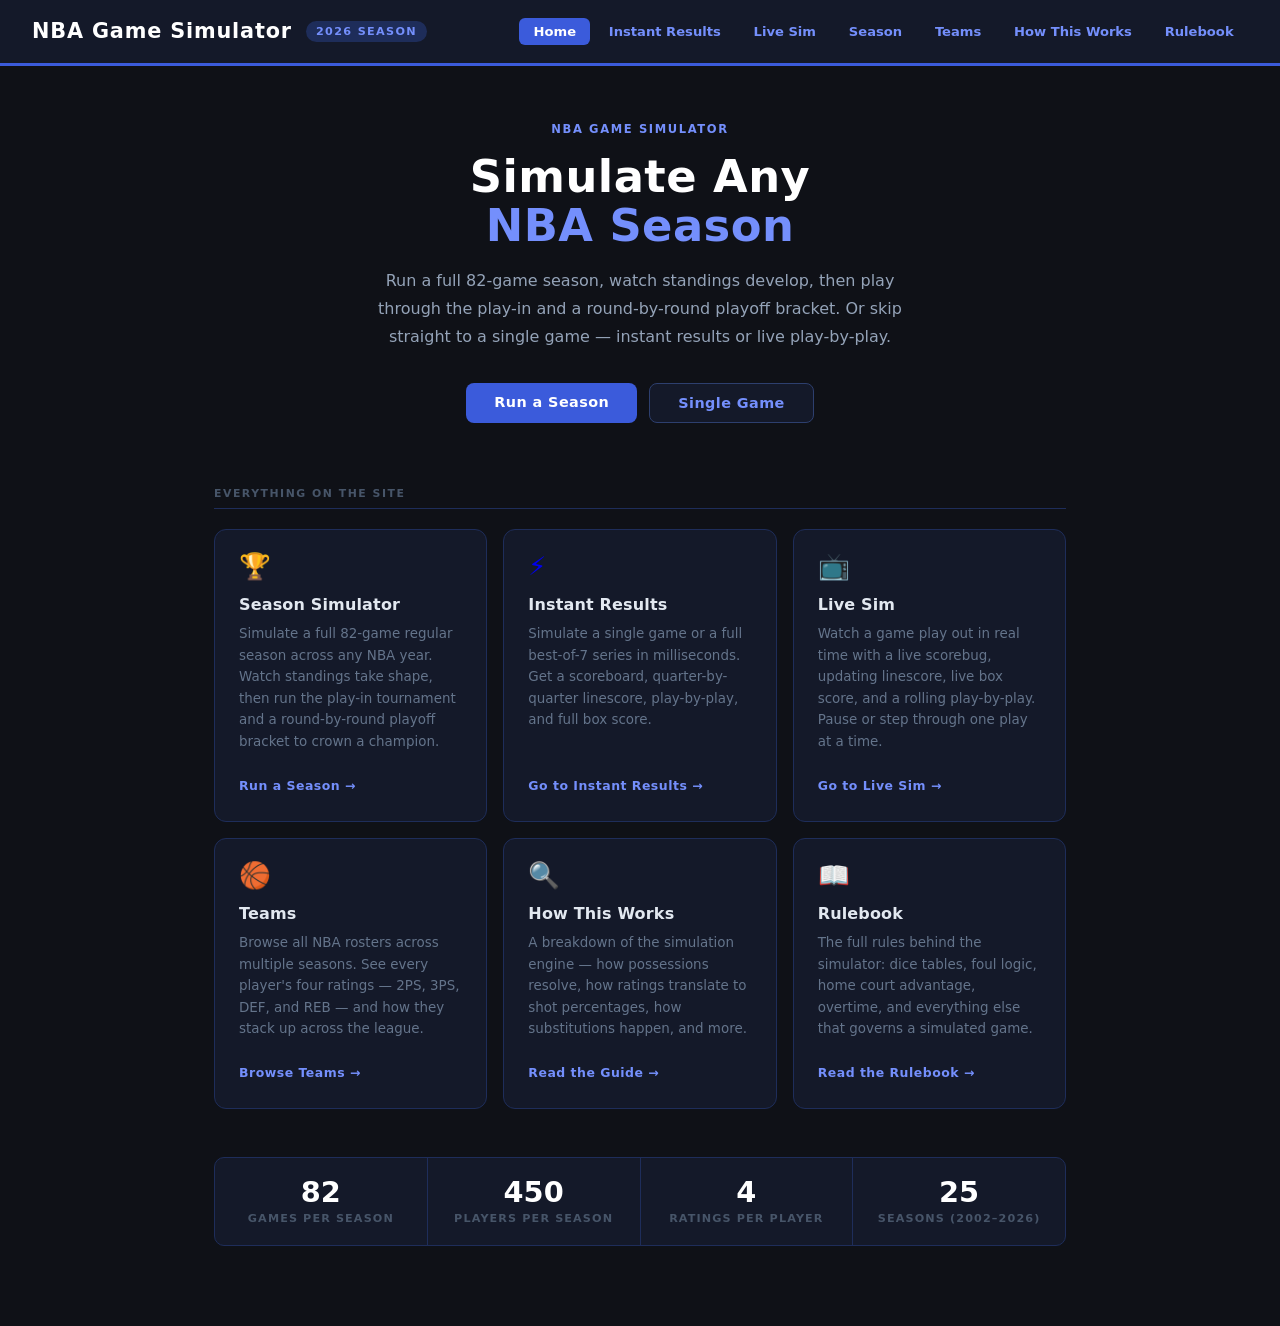
==== commit 17208599: "Add Season Simulator page and related improvements - Add season.html: full 82-game season sim, stand" ====
--- a/index.html
+++ b/index.html
@@ -123,6 +123,7 @@
     <a href="index.html" class="nav-link active">Home</a>
     <a href="simulator.html" class="nav-link">Instant Results</a>
     <a href="live.html" class="nav-link">Live Sim</a>
+    <a href="season.html" class="nav-link">Season</a>
     <a href="teams.html" class="nav-link">Teams</a>
     <a href="how-it-works.html" class="nav-link">How This Works</a>
     <a href="rulebook.html" class="nav-link">Rulebook</a>
@@ -133,14 +134,14 @@
 
   <!-- ── Hero ──────────────────────────────────────────── -->
   <div class="hero">
-    <div class="hero-eyebrow">2026 NBA Season</div>
-    <h1 class="hero-title">Simulate Any<br><span>NBA Matchup</span></h1>
+    <div class="hero-eyebrow">NBA Game Simulator</div>
+    <h1 class="hero-title">Simulate Any<br><span>NBA Season</span></h1>
     <p class="hero-desc">
-      Pick two teams, roll the dice. Player ratings drive every possession — shots, steals, fouls, rebounds — producing a full box score in seconds or a live play-by-play you can watch unfold.
+      Run a full 82-game season, watch standings develop, then play through the play-in and a round-by-round playoff bracket. Or skip straight to a single game — instant results or live play-by-play.
     </p>
     <div class="hero-cta">
-      <a href="simulator.html" class="btn-hero btn-hero-primary">Instant Results</a>
-      <a href="live.html" class="btn-hero btn-hero-secondary">Watch It Live</a>
+      <a href="season.html" class="btn-hero btn-hero-primary">Run a Season</a>
+      <a href="simulator.html" class="btn-hero btn-hero-secondary">Single Game</a>
     </div>
   </div>
 
@@ -148,6 +149,15 @@
   <div class="section-label">Everything on the site</div>
   <div class="cards">
 
+    <a href="season.html" class="card">
+      <div class="card-icon">🏆</div>
+      <div class="card-title">Season Simulator</div>
+      <div class="card-desc">
+        Simulate a full 82-game regular season across any NBA year. Watch standings take shape, then run the play-in tournament and a round-by-round playoff bracket to crown a champion.
+      </div>
+      <div class="card-arrow">Run a Season →</div>
+    </a>
+
     <a href="simulator.html" class="card">
       <div class="card-icon">⚡</div>
       <div class="card-title">Instant Results</div>
@@ -170,7 +180,7 @@
       <div class="card-icon">🏀</div>
       <div class="card-title">Teams</div>
       <div class="card-desc">
-        Browse all 30 NBA rosters. See every player's four ratings — 2PS, 3PS, DEF, and REB — and how they stack up across the league.
+        Browse all NBA rosters across multiple seasons. See every player's four ratings — 2PS, 3PS, DEF, and REB — and how they stack up across the league.
       </div>
       <div class="card-arrow">Browse Teams →</div>
     </a>
@@ -198,20 +208,20 @@
   <!-- ── Quick stats ────────────────────────────────────── -->
   <div class="stat-strip">
     <div class="stat-item">
-      <div class="stat-num">30</div>
-      <div class="stat-lbl">Teams</div>
-    </div>
-    <div class="stat-item">
-      <div class="stat-num">450+</div>
-      <div class="stat-lbl">Players</div>
+      <div class="stat-num">82</div>
+      <div class="stat-lbl">Games per Season</div>
+    </div>
+    <div class="stat-item">
+      <div class="stat-num">450</div>
+      <div class="stat-lbl">Players per Season</div>
     </div>
     <div class="stat-item">
       <div class="stat-num">4</div>
       <div class="stat-lbl">Ratings per Player</div>
     </div>
     <div class="stat-item">
-      <div class="stat-num">B7</div>
-      <div class="stat-lbl">Series Mode</div>
+      <div class="stat-num">25</div>
+      <div class="stat-lbl">Seasons (2002–2026)</div>
     </div>
   </div>
 
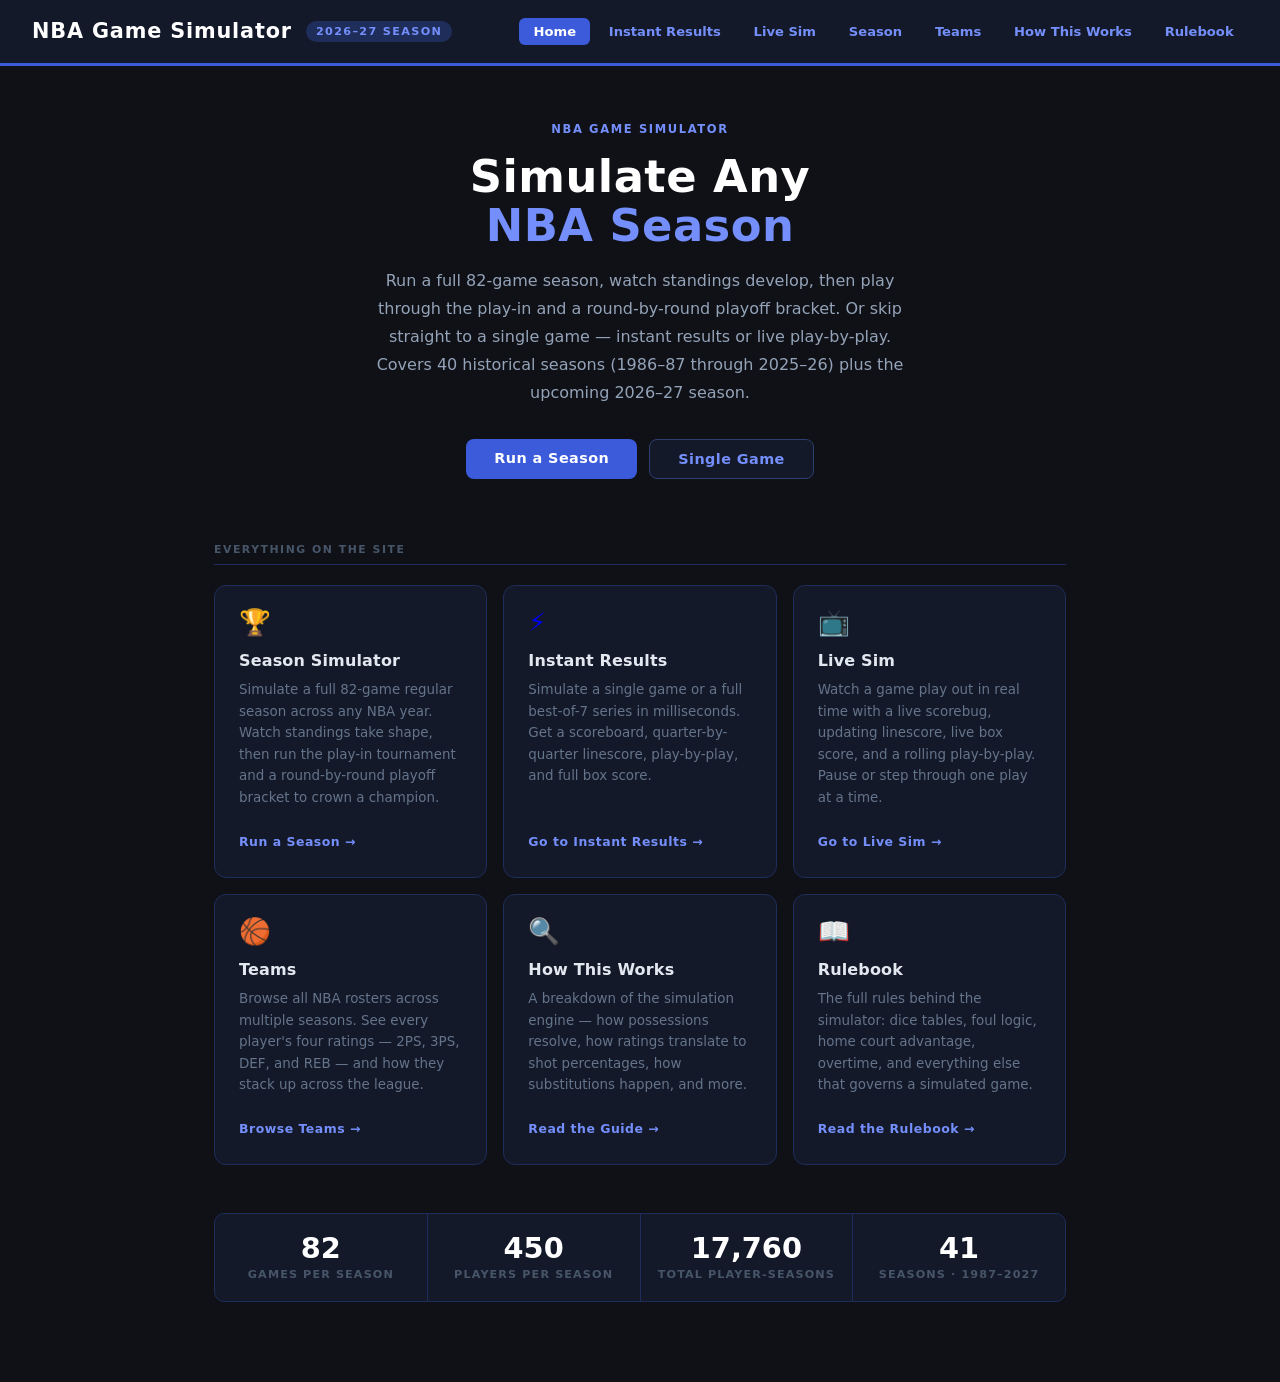
==== commit cf29bd56: "Update home page for 2026-27 season and expanded database - Badge updated to 2026-27 Season - Hero d" ====
--- a/index.html
+++ b/index.html
@@ -117,7 +117,7 @@
 <header>
   <div class="header-brand">
     <h1>NBA Game Simulator</h1>
-    <span class="badge">2026 Season</span>
+    <span class="badge">2026–27 Season</span>
   </div>
   <nav class="header-nav">
     <a href="index.html" class="nav-link active">Home</a>
@@ -137,7 +137,7 @@
     <div class="hero-eyebrow">NBA Game Simulator</div>
     <h1 class="hero-title">Simulate Any<br><span>NBA Season</span></h1>
     <p class="hero-desc">
-      Run a full 82-game season, watch standings develop, then play through the play-in and a round-by-round playoff bracket. Or skip straight to a single game — instant results or live play-by-play.
+      Run a full 82-game season, watch standings develop, then play through the play-in and a round-by-round playoff bracket. Or skip straight to a single game — instant results or live play-by-play. Covers 40 historical seasons (1986–87 through 2025–26) plus the upcoming 2026–27 season.
     </p>
     <div class="hero-cta">
       <a href="season.html" class="btn-hero btn-hero-primary">Run a Season</a>
@@ -216,12 +216,12 @@
       <div class="stat-lbl">Players per Season</div>
     </div>
     <div class="stat-item">
-      <div class="stat-num">4</div>
-      <div class="stat-lbl">Ratings per Player</div>
-    </div>
-    <div class="stat-item">
-      <div class="stat-num">25</div>
-      <div class="stat-lbl">Seasons (2002–2026)</div>
+      <div class="stat-num">17,760</div>
+      <div class="stat-lbl">Total Player-Seasons</div>
+    </div>
+    <div class="stat-item">
+      <div class="stat-num">41</div>
+      <div class="stat-lbl">Seasons · 1987–2027</div>
     </div>
   </div>
 
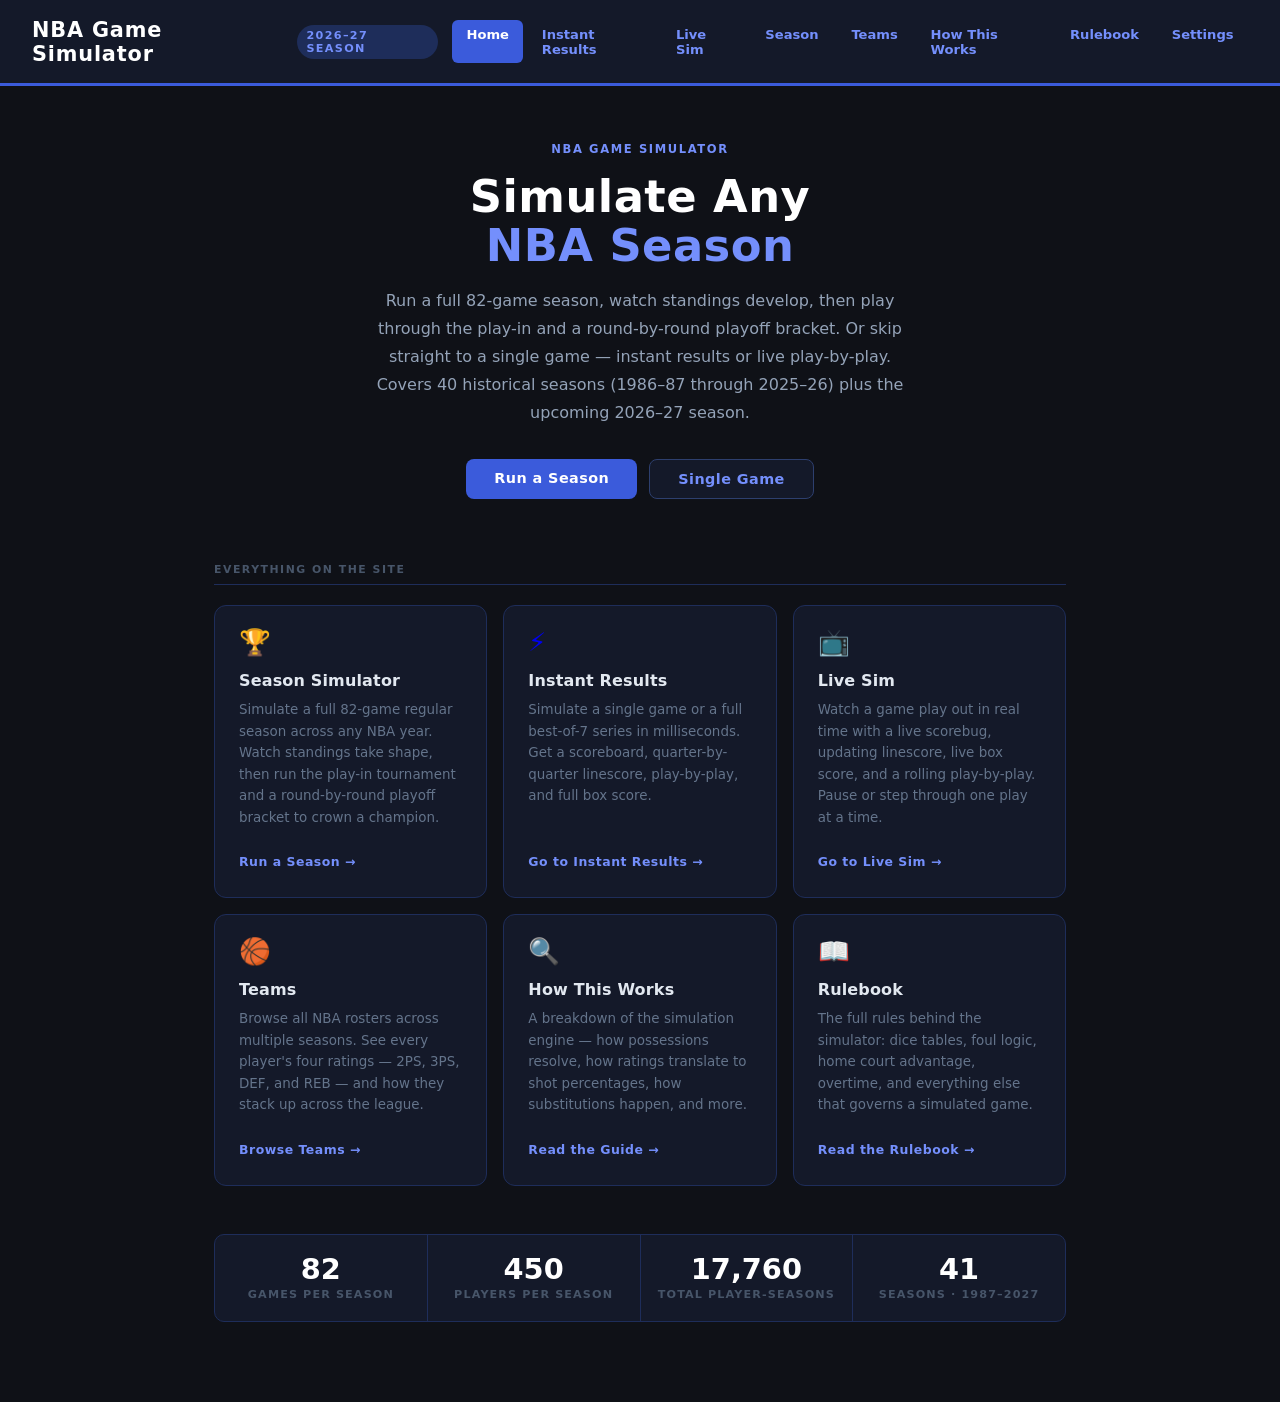
==== commit be6d017a: "Add settings page and wire up settings in season simulator - New settings.html: Rating Uncertainty t" ====
--- a/index.html
+++ b/index.html
@@ -127,6 +127,7 @@
     <a href="teams.html" class="nav-link">Teams</a>
     <a href="how-it-works.html" class="nav-link">How This Works</a>
     <a href="rulebook.html" class="nav-link">Rulebook</a>
+    <a href="settings.html" class="nav-link">Settings</a>
   </nav>
 </header>
 
